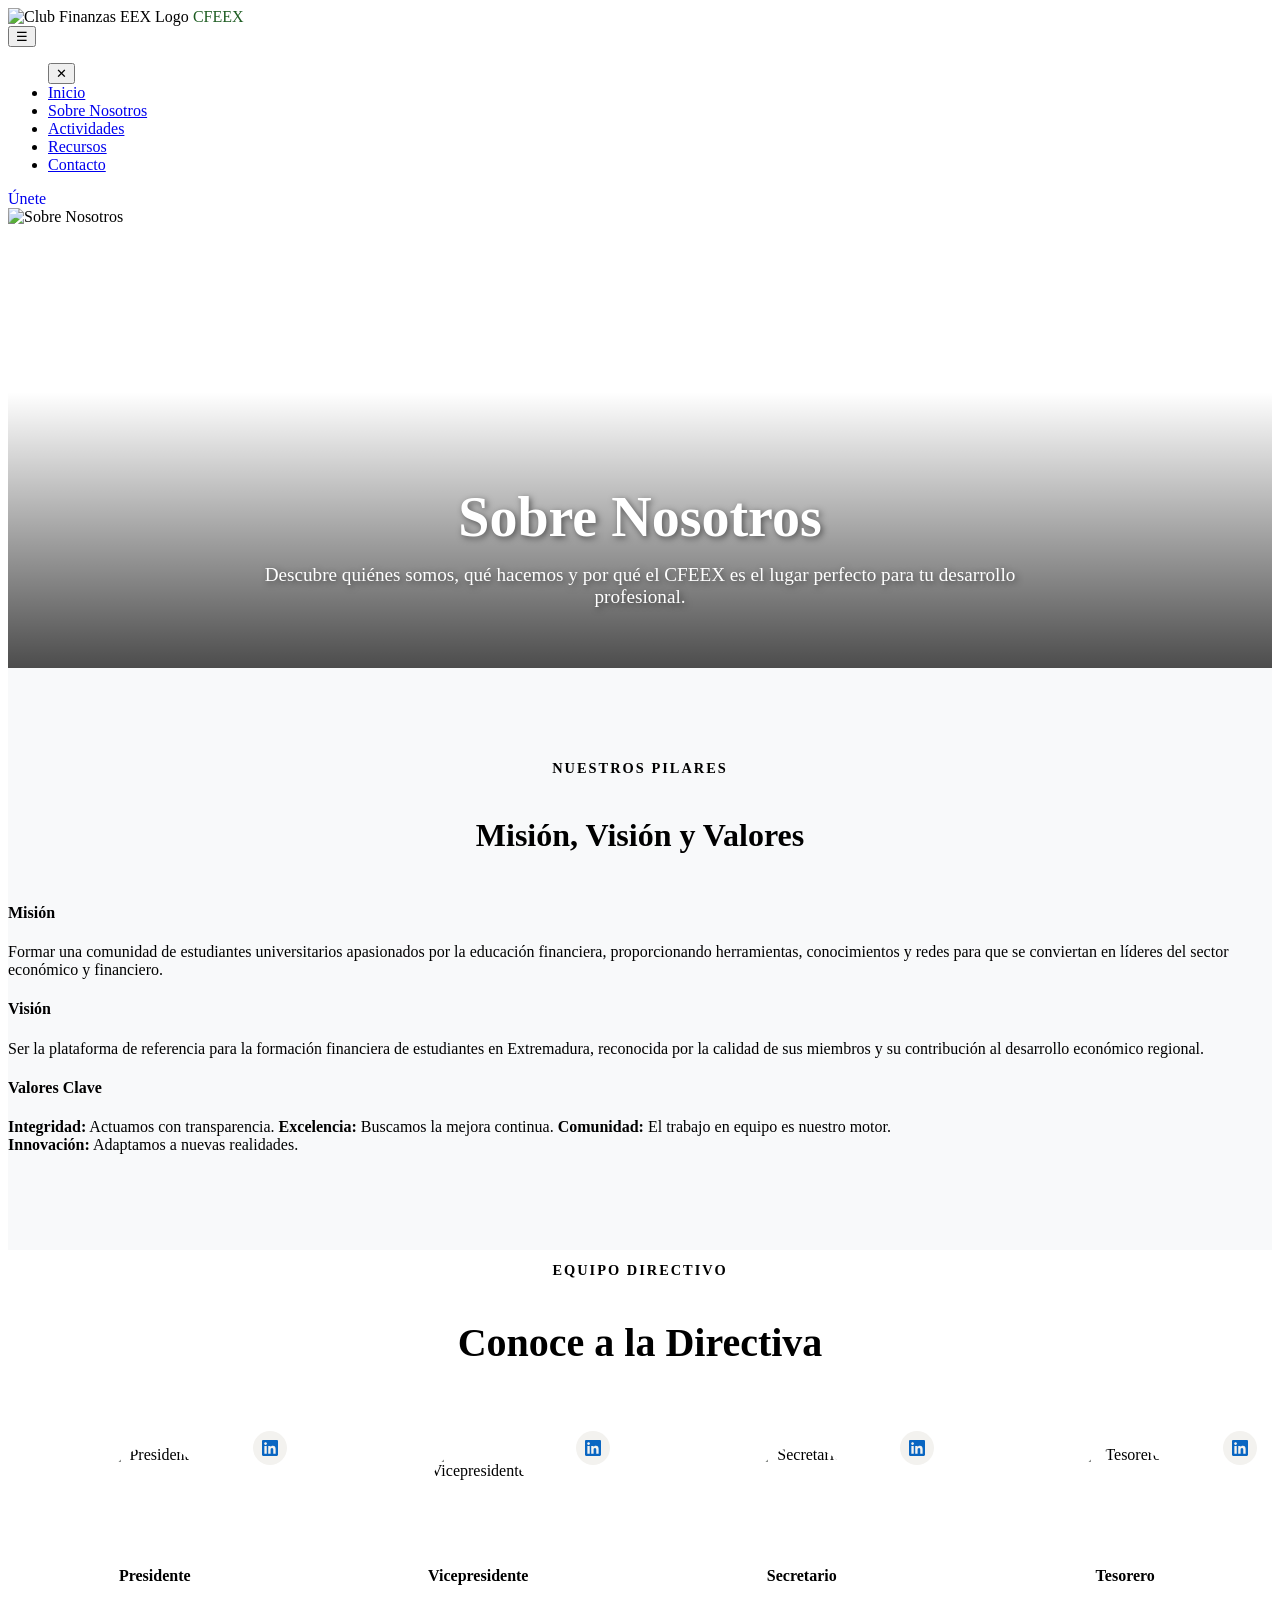
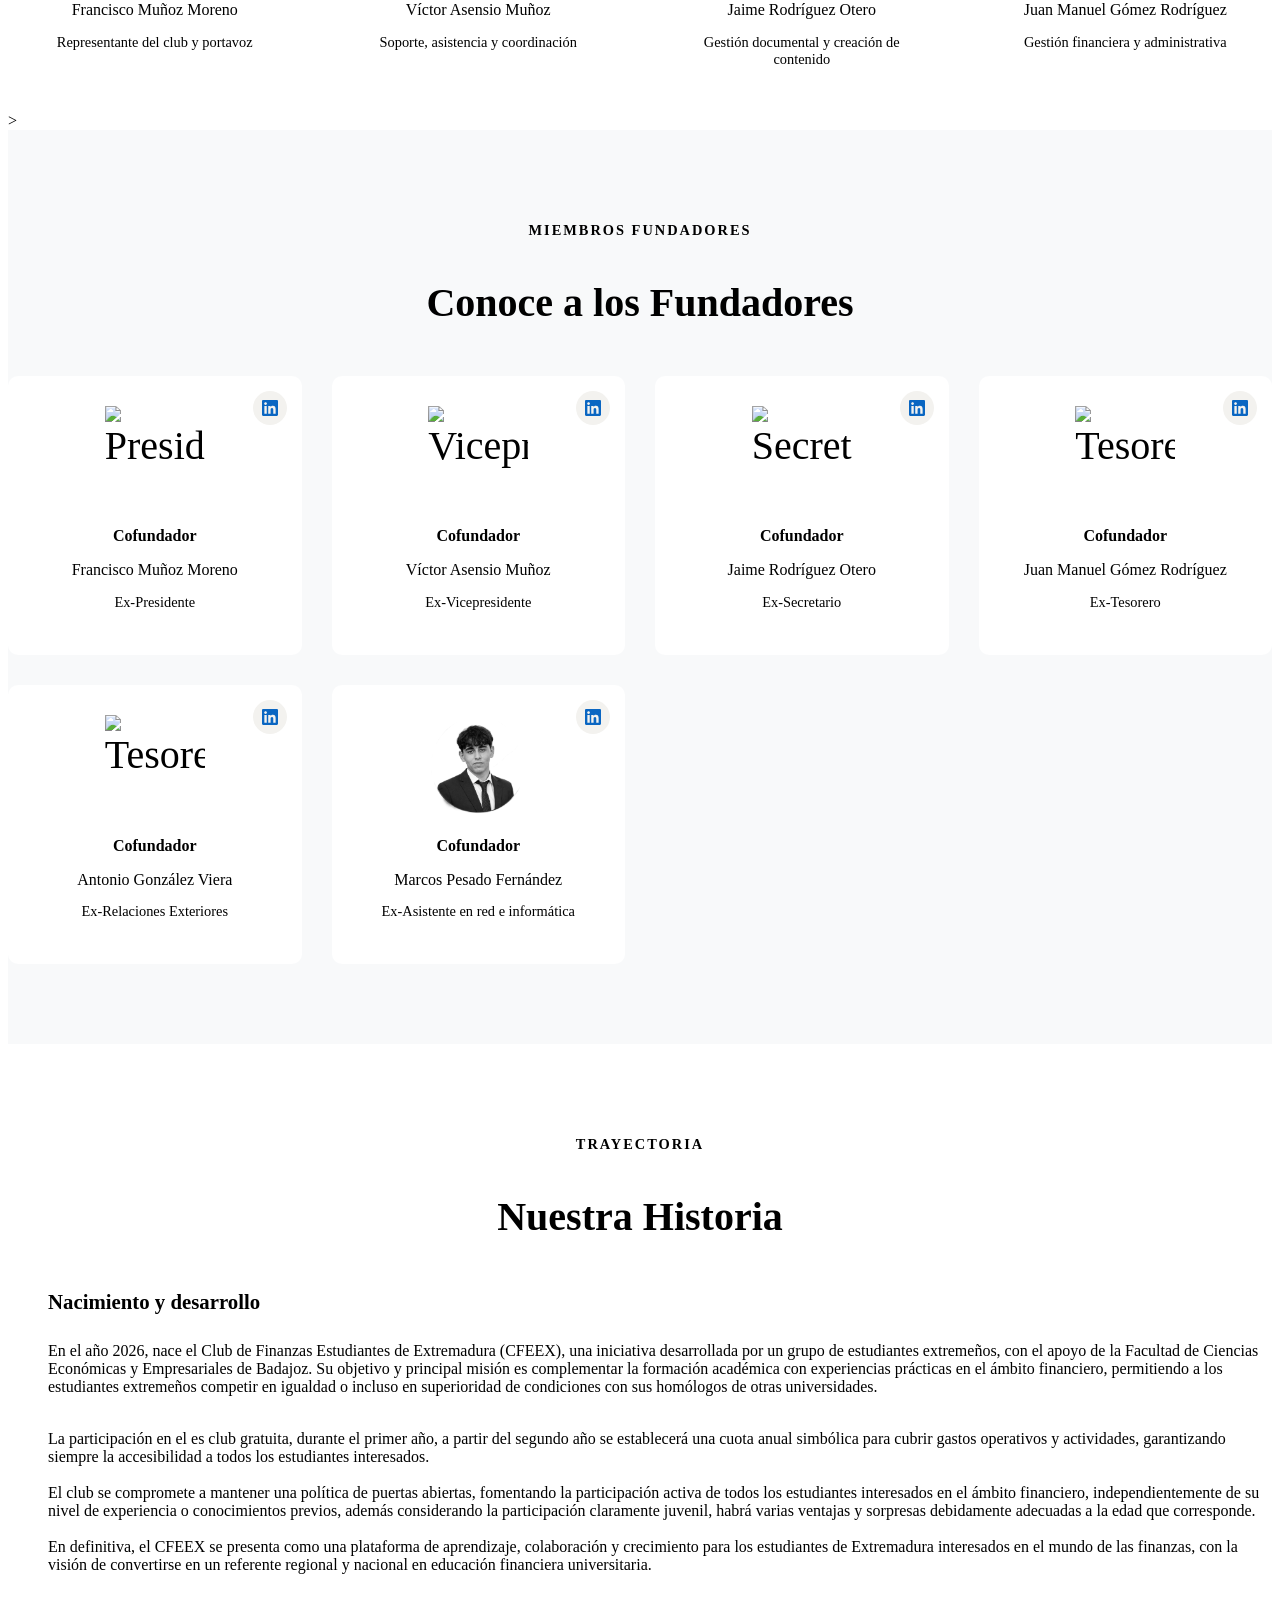
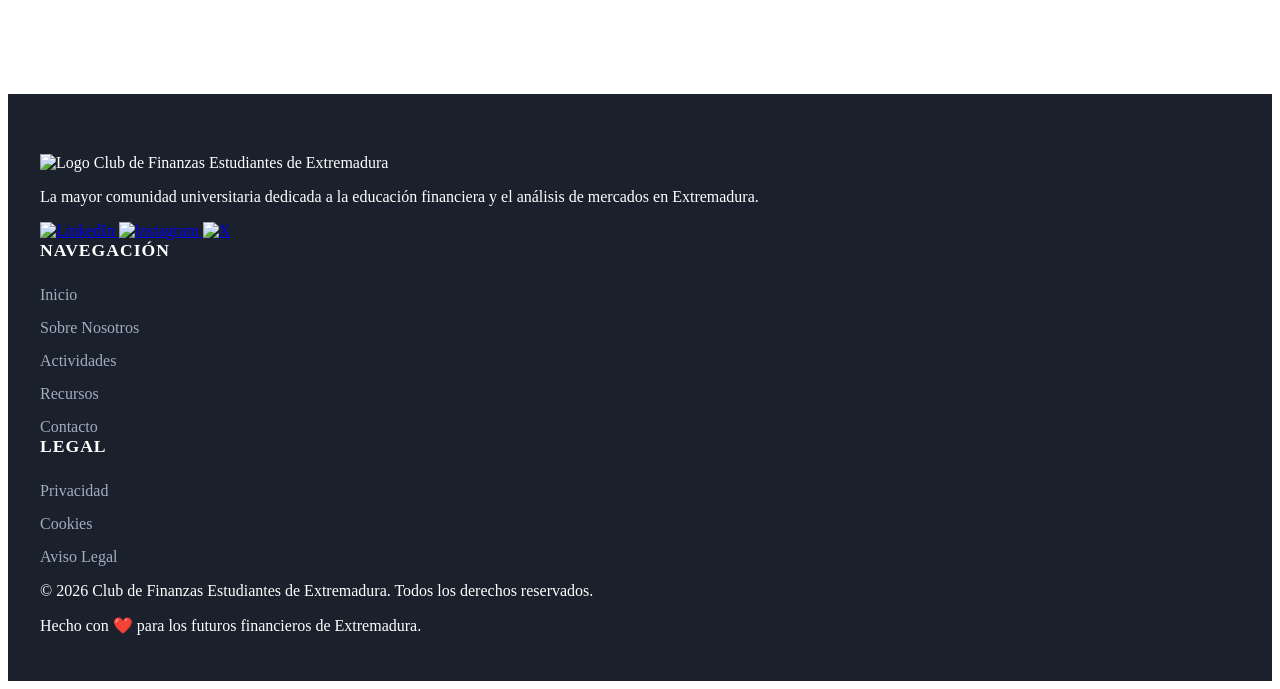
==== pages/about.html @ 82fefb91 "Changes to be committed:" ====
<!DOCTYPE html>
<html lang="es">
<head>
    <meta charset="UTF-8">
    <meta name="viewport" content="width=device-width, initial-scale=1.0">
    <title>Sobre Nosotros - Club de Finanzas Estudiantes de Extremadura</title>
    <link rel="icon" type="image/png" href="../assets/favicon.png">
    <link rel="shortcut icon" href="../assets/favicon.png" type="image/png">
    <meta name="theme-color" content="#1abc9c">
    <link rel="stylesheet" href="../css/styles.css">
    <link rel="stylesheet" href="../css/responsive.css">
</head>
<body>
    <!-- Navbar -->
    <nav class="navbar">
        <div class="container">
            <div class="navbar-brand">
                <div class="logo">
                    <img src="../assets/favicon.png" alt="Club Finanzas EEX Logo" class="logo-icon">
                    <span class="logo-text" style="font-weight: arial; color: #1d5c21;">CFEEX</span>
                </div>
            </div>
            <button class="mobile-menu-btn" aria-label="Abrir menú" aria-expanded="false">☰</button>
            <ul id="menu-links" class="nav-links">
                <li><a href="../index.html">Inicio</a></li>
                <li><a href="#" class="active">Sobre Nosotros</a></li>
                <li><a href="activities.html">Actividades</a></li>
                <li><a href="resources.html">Recursos</a></li>
                <li><a href="contact.html">Contacto</a></li>
            </ul>
           <a href="form.html" class="cta-button" style="text-decoration: none; display: inline-flex; align-items: center; justify-content: center;">Únete</a>
        </div>
    </nav>

    <!-- Hero Page -->
     <style>
        @keyframes fadeAndSlideUp {
            from {
                opacity: 0;
                transform: translateY(40px);
            }
            to {
                opacity: 1;
                transform: translateY(0);
            }
        }
     </style>

    <section class="hero" style="position: relative; height: 400px; display: flex; align-items: flex-end; padding-bottom: 60px; overflow: hidden;">
        <img src="../assets/hero-about.png" alt="Sobre Nosotros" style="position: absolute; top: 0; left: 0; width: 100%; height: 100%; object-fit: cover; z-index: 0;">
        
        <div style="position: absolute; bottom: 0; left: 0; width: 100%; height: 60%; background: linear-gradient(to top, rgba(0,0,0,0.7), transparent); z-index: 1;"></div>
        
        <div class="container" style="position: relative; z-index: 3; width: 100%; display: flex; justify-content: center;">
            <div class="hero-content" style="color: white; animation: fadeAndSlideUp 1.2s ease-out forwards; text-shadow: 2px 2px 6px rgba(0,0,0,0.5); text-align: center; max-width: 800px;">
                <h1 style="font-size: 3.5rem; margin-bottom: 15px; color: white;">Sobre Nosotros</h1>
                <p style="font-size: 1.2rem; margin: 0 auto; color: white;">Descubre quiénes somos, qué hacemos y por qué el CFEEX es el lugar perfecto para tu desarrollo profesional.</p>
            </div>
        </div>
    </section>

    <!-- Mission, Vision, Values -->
    <section class="pillars" style="padding: 80px 0; background: #f8f9fa;">
        <div class="container">
            <h2 style="text-align: center; font-size: 0.9rem; color: var(--primary-color); letter-spacing: 2px; margin-bottom: 40px;">NUESTROS PILARES</h2>
            <h3 style="text-align: center; font-size: 2rem; margin-bottom: 50px; color: var(--text-dark);">Misión, Visión y Valores</h3>
            
            <div class="pillars-grid">
                <div class="pillar-card">
                    <div class="pillar-icon"></div>
                    <h4 style="color: var(--primary-color);">Misión</h4>
                    <p>Formar una comunidad de estudiantes universitarios apasionados por la educación financiera, proporcionando herramientas, conocimientos y redes para que se conviertan en líderes del sector económico y financiero.</p>
                </div>
                <div class="pillar-card">
                    <div class="pillar-icon"></div>
                    <h4 style="color: var(--primary-color);">Visión</h4>
                    <p>Ser la plataforma de referencia para la formación financiera de estudiantes en Extremadura, reconocida por la calidad de sus miembros y su contribución al desarrollo económico regional.</p>
                </div>
                <div class="pillar-card">
                    <div class="pillar-icon"></div>
                    <h4 style="color: var(--primary-color);">Valores Clave</h4>
                    <p><strong>Integridad:</strong> Actuamos con transparencia. <strong>Excelencia:</strong> Buscamos la mejora continua. <strong>Comunidad:</strong> El trabajo en equipo es nuestro motor. <br><strong>Innovación:</strong> Adaptamos a nuevas realidades.</br></p>
                </div>
            </div>
        </div>
    </section>

    <!-- Team Section -->
    <section style0="padding: 80px 0; background: white;">
        <div class="container">
            <h2 style="text-align: center; font-size: 0.9rem; color: var(--primary-color); letter-spacing: 2px; margin-bottom: 10px;">EQUIPO DIRECTIVO</h2>
        <h3 style="text-align: center; font-size: 2.5rem; margin-bottom: 50px; color: var(--text-dark);">Conoce a la Directiva</h3>
            
        <div style="display: grid; grid-template-columns: repeat(auto-fit, minmax(250px, 1fr)); gap: 30px;">
                
    <div style="background: white; padding: 30px; border-radius: 10px; text-align: center; box-shadow: var(--shadow); position: relative;">
        
        <a href="https://www.linkedin.com/in/francisco-mu%C3%B1oz-moreno-5014b7357/" target="_blank" style="position: absolute; top: 15px; right: 15px; width: 34px; height: 34px; background-color: #f3f2ef; border-radius: 50%; display: flex; align-items: center; justify-content: center; transition: all 0.3s ease; z-index: 10; text-decoration: none;" onmouseover="this.style.backgroundColor='#0a66c2'; this.querySelector('svg').style.fill='white'; this.style.transform='scale(1.1)';" onmouseout="this.style.backgroundColor='#f3f2ef'; this.querySelector('svg').style.fill='#0a66c2'; this.style.transform='scale(1)';" title="Perfil de LinkedIn">
            <svg viewBox="0 0 24 24" fill="#0a66c2" style="width: 16px; height: 16px; transition: fill 0.3s ease;" xmlns="http://www.w3.org/2000/svg"><path d="M20.447 20.452h-3.554v-5.569c0-1.328-.027-3.037-1.852-3.037-1.853 0-2.136 1.445-2.136 2.939v5.667H9.351V9h3.414v1.561h.046c.477-.9 1.637-1.85 3.37-1.85 3.601 0 4.267 2.37 4.267 5.455v6.286zM5.337 7.433c-1.144 0-2.063-.926-2.063-2.065 0-1.138.92-2.063 2.063-2.063 1.14 0 2.064.925 2.064 2.063 0 1.139-.925 2.065-2.064 2.065zm1.782 13.019H3.555V9h3.564v11.452zM22.225 0H1.771C.792 0 0 .774 0 1.729v20.542C0 23.227.792 24 1.771 24h20.451C23.2 24 24 23.227 24 22.271V1.729C24 .774 23.2 0 22.222 0h.003z"/></svg>
        </a>

        <div style="width: 100px; height: 100px; margin: 0 auto 20px; background: transparent; border-radius: 50%; display: flex; align-items: center; justify-content: center; overflow: hidden;">
            <img src="../assets/presidente.png" alt="Presidente" style="width: 100%; height: 100%; object-fit: contain;">
        </div>
        <h4 style="margin-bottom: 5px; color: var(--text-dark);">Presidente</h4>
        <p style="color: var(--text-light); margin-bottom: 10px; font-weight: 500;">Francisco Muñoz Moreno</p>
        <p style="color: var(--text-light); font-size: 0.9rem;">Representante del club y portavoz</p>
    </div>

    <div style="background: white; padding: 30px; border-radius: 10px; text-align: center; box-shadow: var(--shadow); position: relative;">
        
        <a href="https://www.linkedin.com/in/víctor-asensio-muñoz-20b7a42a4" target="_blank" style="position: absolute; top: 15px; right: 15px; width: 34px; height: 34px; background-color: #f3f2ef; border-radius: 50%; display: flex; align-items: center; justify-content: center; transition: all 0.3s ease; z-index: 10; text-decoration: none;" onmouseover="this.style.backgroundColor='#0a66c2'; this.querySelector('svg').style.fill='white'; this.style.transform='scale(1.1)';" onmouseout="this.style.backgroundColor='#f3f2ef'; this.querySelector('svg').style.fill='#0a66c2'; this.style.transform='scale(1)';" title="Perfil de LinkedIn">
            <svg viewBox="0 0 24 24" fill="#0a66c2" style="width: 16px; height: 16px; transition: fill 0.3s ease;" xmlns="http://www.w3.org/2000/svg"><path d="M20.447 20.452h-3.554v-5.569c0-1.328-.027-3.037-1.852-3.037-1.853 0-2.136 1.445-2.136 2.939v5.667H9.351V9h3.414v1.561h.046c.477-.9 1.637-1.85 3.37-1.85 3.601 0 4.267 2.37 4.267 5.455v6.286zM5.337 7.433c-1.144 0-2.063-.926-2.063-2.065 0-1.138.92-2.063 2.063-2.063 1.14 0 2.064.925 2.064 2.063 0 1.139-.925 2.065-2.064 2.065zm1.782 13.019H3.555V9h3.564v11.452zM22.225 0H1.771C.792 0 0 .774 0 1.729v20.542C0 23.227.792 24 1.771 24h20.451C23.2 24 24 23.227 24 22.271V1.729C24 .774 23.2 0 22.222 0h.003z"/></svg>
        </a>

        <div style="width: 100px; height: 100px; margin: 0 auto 20px; background: transparent; border-radius: 50%; display: flex; align-items: center; justify-content: center; overflow: hidden;">
            <img src="../assets/vicepresidente.png" alt="Vicepresidente" style="width: 100%; height: 100%; object-fit: contain;">
        </div>
        <h4 style="margin-bottom: 5px; color: var(--text-dark);">Vicepresidente</h4>
        <p style="color: var(--text-light); margin-bottom: 10px; font-weight: 500;">Víctor Asensio Muñoz</p>
        <p style="color: var(--text-light); font-size: 0.9rem;">Soporte, asistencia y coordinación</p>
    </div>

    <div style="background: white; padding: 30px; border-radius: 10px; text-align: center; box-shadow: var(--shadow); position: relative;">
        
        <a href="https://www.linkedin.com/in/jaime-rodr%C3%ADguez-otero-3971ab417/?lipi=urn%3Ali%3Apage%3Ad_flagship3_profile_view_base_contact_details%3BvaVI%2FjFOQIWq%2BU04OUtEYA%3D%3D" target="_blank" style="position: absolute; top: 15px; right: 15px; width: 34px; height: 34px; background-color: #f3f2ef; border-radius: 50%; display: flex; align-items: center; justify-content: center; transition: all 0.3s ease; z-index: 10; text-decoration: none;" onmouseover="this.style.backgroundColor='#0a66c2'; this.querySelector('svg').style.fill='white'; this.style.transform='scale(1.1)';" onmouseout="this.style.backgroundColor='#f3f2ef'; this.querySelector('svg').style.fill='#0a66c2'; this.style.transform='scale(1)';" title="Perfil de LinkedIn">
            <svg viewBox="0 0 24 24" fill="#0a66c2" style="width: 16px; height: 16px; transition: fill 0.3s ease;" xmlns="http://www.w3.org/2000/svg"><path d="M20.447 20.452h-3.554v-5.569c0-1.328-.027-3.037-1.852-3.037-1.853 0-2.136 1.445-2.136 2.939v5.667H9.351V9h3.414v1.561h.046c.477-.9 1.637-1.85 3.37-1.85 3.601 0 4.267 2.37 4.267 5.455v6.286zM5.337 7.433c-1.144 0-2.063-.926-2.063-2.065 0-1.138.92-2.063 2.063-2.063 1.14 0 2.064.925 2.064 2.063 0 1.139-.925 2.065-2.064 2.065zm1.782 13.019H3.555V9h3.564v11.452zM22.225 0H1.771C.792 0 0 .774 0 1.729v20.542C0 23.227.792 24 1.771 24h20.451C23.2 24 24 23.227 24 22.271V1.729C24 .774 23.2 0 22.222 0h.003z"/></svg>
        </a>

        <div style="width: 100px; height: 100px; margin: 0 auto 20px; background: transparent; border-radius: 50%; display: flex; align-items: center; justify-content: center; overflow: hidden;">
            <img src="../assets/secretario.png" alt="Secretario" style="width: 100%; height: 100%; object-fit: contain;">
        </div>
        <h4 style="margin-bottom: 5px; color: var(--text-dark);">Secretario</h4>
        <p style="color: var(--text-light); margin-bottom: 10px; font-weight: 500;">Jaime Rodríguez Otero</p>
        <p style="color: var(--text-light); font-size: 0.9rem;">Gestión documental y creación de contenido</p>
    </div>

    <div style="background: white; padding: 30px; border-radius: 10px; text-align: center; box-shadow: var(--shadow); position: relative;">
        
        <a href="https://www.linkedin.com/in/juan-manuel-g%C3%B3mez-rodr%C3%ADguez-ab7503338/?lipi=urn%3Ali%3Apage%3Ad_flagship3_profile_view_base_contact_details%3B6PDVlHZsTSO%2BuvKkSu1kJg%3D%3D" target="_blank" style="position: absolute; top: 15px; right: 15px; width: 34px; height: 34px; background-color: #f3f2ef; border-radius: 50%; display: flex; align-items: center; justify-content: center; transition: all 0.3s ease; z-index: 10; text-decoration: none;" onmouseover="this.style.backgroundColor='#0a66c2'; this.querySelector('svg').style.fill='white'; this.style.transform='scale(1.1)';" onmouseout="this.style.backgroundColor='#f3f2ef'; this.querySelector('svg').style.fill='#0a66c2'; this.style.transform='scale(1)';" title="Perfil de LinkedIn">
            <svg viewBox="0 0 24 24" fill="#0a66c2" style="width: 16px; height: 16px; transition: fill 0.3s ease;" xmlns="http://www.w3.org/2000/svg"><path d="M20.447 20.452h-3.554v-5.569c0-1.328-.027-3.037-1.852-3.037-1.853 0-2.136 1.445-2.136 2.939v5.667H9.351V9h3.414v1.561h.046c.477-.9 1.637-1.85 3.37-1.85 3.601 0 4.267 2.37 4.267 5.455v6.286zM5.337 7.433c-1.144 0-2.063-.926-2.063-2.065 0-1.138.92-2.063 2.063-2.063 1.14 0 2.064.925 2.064 2.063 0 1.139-.925 2.065-2.064 2.065zm1.782 13.019H3.555V9h3.564v11.452zM22.225 0H1.771C.792 0 0 .774 0 1.729v20.542C0 23.227.792 24 1.771 24h20.451C23.2 24 24 23.227 24 22.271V1.729C24 .774 23.2 0 22.222 0h.003z"/></svg>
        </a>

        <div style="width: 100px; height: 100px; margin: 0 auto 20px; background: transparent; border-radius: 50%; display: flex; align-items: center; justify-content: center; overflow: hidden;">
            <img src="../assets/tesorero.png" alt="Tesorero" style="width: 100%; height: 100%; object-fit: contain;">
        </div>
        <h4 style="margin-bottom: 5px; color: var(--text-dark);">Tesorero</h4>
        <p style="color: var(--text-light); margin-bottom: 10px; font-weight: 500;">Juan Manuel Gómez Rodríguez</p>
        <p style="color: var(--text-light); font-size: 0.9rem;">Gestión financiera y administrativa</p>
    </div>
   </div>
        </div>
</section>

    <!--Fundators-->>
    
    <section class="team-section" style="padding: 80px 0; background: #f8f9fa;">
    <div class="container">
        <h2 style="text-align: center; font-size: 0.9rem; color: var(--primary-color); letter-spacing: 2px; margin-bottom: 10px;">MIEMBROS FUNDADORES</h2>
        <h3 style="text-align: center; font-size: 2.5rem; margin-bottom: 50px; color: var(--text-dark);">Conoce a los Fundadores</h3>
        
        <div style="display: grid; grid-template-columns: repeat(auto-fit, minmax(250px, 1fr)); gap: 30px;">
            
            <div style="background: white; padding: 30px; border-radius: 10px; text-align: center; box-shadow: var(--shadow); position: relative;">
                <a href="https://www.linkedin.com/in/francisco-mu%C3%B1oz-moreno-5014b7357/" target="_blank" style="position: absolute; top: 15px; right: 15px; width: 34px; height: 34px; background-color: #f3f2ef; border-radius: 50%; display: flex; align-items: center; justify-content: center; transition: all 0.3s ease; z-index: 10; text-decoration: none;" onmouseover="this.style.backgroundColor='#0a66c2'; this.querySelector('svg').style.fill='white'; this.style.transform='scale(1.1)';" onmouseout="this.style.backgroundColor='#f3f2ef'; this.querySelector('svg').style.fill='#0a66c2'; this.style.transform='scale(1)';" title="Perfil de LinkedIn">
                    <svg viewBox="0 0 24 24" fill="#0a66c2" style="width: 16px; height: 16px; transition: fill 0.3s ease;" xmlns="http://www.w3.org/2000/svg"><path d="M20.447 20.452h-3.554v-5.569c0-1.328-.027-3.037-1.852-3.037-1.853 0-2.136 1.445-2.136 2.939v5.667H9.351V9h3.414v1.561h.046c.477-.9 1.637-1.85 3.37-1.85 3.601 0 4.267 2.37 4.267 5.455v6.286zM5.337 7.433c-1.144 0-2.063-.926-2.063-2.065 0-1.138.92-2.063 2.063-2.063 1.14 0 2.064.925 2.064 2.063 0 1.139-.925 2.065-2.064 2.065zm1.782 13.019H3.555V9h3.564v11.452zM22.225 0H1.771C.792 0 0 .774 0 1.729v20.542C0 23.227.792 24 1.771 24h20.451C23.2 24 24 23.227 24 22.271V1.729C24 .774 23.2 0 22.222 0h.003z"/></svg>
                </a>
                <div style="width: 100px; height: 100px; margin: 0 auto 20px; background: transparent; border-radius: 50%; display: flex; align-items: center; justify-content: center; font-size: 40px;"><img src="../assets/presidente.png" alt="Presidente" style="width: 100%; height: 100%; object-fit: contain;"></div>
                <h4 style="margin-bottom: 5px;">Cofundador</h4>
                <p style="color: var(--text-light); margin-bottom: 10px;">Francisco Muñoz Moreno</p>
                <p style="color: var(--text-light); font-size: 0.9rem;">Ex-Presidente</p>
            </div>

            <div style="background: white; padding: 30px; border-radius: 10px; text-align: center; box-shadow: var(--shadow); position: relative;">
                <a href="https://www.linkedin.com/in/víctor-asensio-muñoz-20b7a42a4" target="_blank" style="position: absolute; top: 15px; right: 15px; width: 34px; height: 34px; background-color: #f3f2ef; border-radius: 50%; display: flex; align-items: center; justify-content: center; transition: all 0.3s ease; z-index: 10; text-decoration: none;" onmouseover="this.style.backgroundColor='#0a66c2'; this.querySelector('svg').style.fill='white'; this.style.transform='scale(1.1)';" onmouseout="this.style.backgroundColor='#f3f2ef'; this.querySelector('svg').style.fill='#0a66c2'; this.style.transform='scale(1)';" title="Perfil de LinkedIn">
                    <svg viewBox="0 0 24 24" fill="#0a66c2" style="width: 16px; height: 16px; transition: fill 0.3s ease;" xmlns="http://www.w3.org/2000/svg"><path d="M20.447 20.452h-3.554v-5.569c0-1.328-.027-3.037-1.852-3.037-1.853 0-2.136 1.445-2.136 2.939v5.667H9.351V9h3.414v1.561h.046c.477-.9 1.637-1.85 3.37-1.85 3.601 0 4.267 2.37 4.267 5.455v6.286zM5.337 7.433c-1.144 0-2.063-.926-2.063-2.065 0-1.138.92-2.063 2.063-2.063 1.14 0 2.064.925 2.064 2.063 0 1.139-.925 2.065-2.064 2.065zm1.782 13.019H3.555V9h3.564v11.452zM22.225 0H1.771C.792 0 0 .774 0 1.729v20.542C0 23.227.792 24 1.771 24h20.451C23.2 24 24 23.227 24 22.271V1.729C24 .774 23.2 0 22.222 0h.003z"/></svg>
                </a>
                <div style="width: 100px; height: 100px; margin: 0 auto 20px; background: transparent; border-radius: 50%; display: flex; align-items: center; justify-content: center; font-size: 40px;"><img src="../assets/vicepresidente.png" alt="Vicepresidente" style="width: 100%; height: 100%; object-fit: contain;"></div>
                <h4 style="margin-bottom: 5px;">Cofundador</h4>
                <p style="color: var(--text-light); margin-bottom: 10px;">Víctor Asensio Muñoz</p>
                <p style="color: var(--text-light); font-size: 0.9rem;">Ex-Vicepresidente</p>
            </div>

            <div style="background: white; padding: 30px; border-radius: 10px; text-align: center; box-shadow: var(--shadow); position: relative;">
                <a href="https://www.linkedin.com/in/jaime-rodr%C3%ADguez-otero-3971ab417/?lipi=urn%3Ali%3Apage%3Ad_flagship3_profile_view_base_contact_details%3BvaVI%2FjFOQIWq%2BU04OUtEYA%3D%3D" target="_blank" style="position: absolute; top: 15px; right: 15px; width: 34px; height: 34px; background-color: #f3f2ef; border-radius: 50%; display: flex; align-items: center; justify-content: center; transition: all 0.3s ease; z-index: 10; text-decoration: none;" onmouseover="this.style.backgroundColor='#0a66c2'; this.querySelector('svg').style.fill='white'; this.style.transform='scale(1.1)';" onmouseout="this.style.backgroundColor='#f3f2ef'; this.querySelector('svg').style.fill='#0a66c2'; this.style.transform='scale(1)';" title="Perfil de LinkedIn">
                    <svg viewBox="0 0 24 24" fill="#0a66c2" style="width: 16px; height: 16px; transition: fill 0.3s ease;" xmlns="http://www.w3.org/2000/svg"><path d="M20.447 20.452h-3.554v-5.569c0-1.328-.027-3.037-1.852-3.037-1.853 0-2.136 1.445-2.136 2.939v5.667H9.351V9h3.414v1.561h.046c.477-.9 1.637-1.85 3.37-1.85 3.601 0 4.267 2.37 4.267 5.455v6.286zM5.337 7.433c-1.144 0-2.063-.926-2.063-2.065 0-1.138.92-2.063 2.063-2.063 1.14 0 2.064.925 2.064 2.063 0 1.139-.925 2.065-2.064 2.065zm1.782 13.019H3.555V9h3.564v11.452zM22.225 0H1.771C.792 0 0 .774 0 1.729v20.542C0 23.227.792 24 1.771 24h20.451C23.2 24 24 23.227 24 22.271V1.729C24 .774 23.2 0 22.222 0h.003z"/></svg>
                </a>
                <div style="width: 100px; height: 100px; margin: 0 auto 20px; background: transparent; border-radius: 50%; display: flex; align-items: center; justify-content: center; font-size: 40px;"><img src="../assets/secretario.png" alt="Secretario" style="width: 100%; height: 100%; object-fit: contain;"></div>
                <h4 style="margin-bottom: 5px;">Cofundador</h4>
                <p style="color: var(--text-light); margin-bottom: 10px;">Jaime Rodríguez Otero</p>
                <p style="color: var(--text-light); font-size: 0.9rem;">Ex-Secretario</p>
            </div>

            <div style="background: white; padding: 30px; border-radius: 10px; text-align: center; box-shadow: var(--shadow); position: relative;">
                <a href="https://www.linkedin.com/in/juan-manuel-g%C3%B3mez-rodr%C3%ADguez-ab7503338/?lipi=urn%3Ali%3Apage%3Ad_flagship3_profile_view_base_contact_details%3BRvg5flfTSHu%2BuUBhJexojw%3D%3D" target="_blank" style="position: absolute; top: 15px; right: 15px; width: 34px; height: 34px; background-color: #f3f2ef; border-radius: 50%; display: flex; align-items: center; justify-content: center; transition: all 0.3s ease; z-index: 10; text-decoration: none;" onmouseover="this.style.backgroundColor='#0a66c2'; this.querySelector('svg').style.fill='white'; this.style.transform='scale(1.1)';" onmouseout="this.style.backgroundColor='#f3f2ef'; this.querySelector('svg').style.fill='#0a66c2'; this.style.transform='scale(1)';" title="Perfil de LinkedIn">
                    <svg viewBox="0 0 24 24" fill="#0a66c2" style="width: 16px; height: 16px; transition: fill 0.3s ease;" xmlns="http://www.w3.org/2000/svg"><path d="M20.447 20.452h-3.554v-5.569c0-1.328-.027-3.037-1.852-3.037-1.853 0-2.136 1.445-2.136 2.939v5.667H9.351V9h3.414v1.561h.046c.477-.9 1.637-1.85 3.37-1.85 3.601 0 4.267 2.37 4.267 5.455v6.286zM5.337 7.433c-1.144 0-2.063-.926-2.063-2.065 0-1.138.92-2.063 2.063-2.063 1.14 0 2.064.925 2.064 2.063 0 1.139-.925 2.065-2.064 2.065zm1.782 13.019H3.555V9h3.564v11.452zM22.225 0H1.771C.792 0 0 .774 0 1.729v20.542C0 23.227.792 24 1.771 24h20.451C23.2 24 24 23.227 24 22.271V1.729C24 .774 23.2 0 22.222 0h.003z"/></svg>
                </a>
                <div style="width: 100px; height: 100px; margin: 0 auto 20px; background: transparent; border-radius: 50%; display: flex; align-items: center; justify-content: center; font-size: 40px;"><img src="../assets/tesorero.png" alt="Tesorero" style="width: 100%; height: 100%; object-fit: contain;"></div>
                <h4 style="margin-bottom: 5px;">Cofundador</h4>
                <p style="color: var(--text-light); margin-bottom: 10px;">Juan Manuel Gómez Rodríguez</p>
                <p style="color: var(--text-light); font-size: 0.9rem;">Ex-Tesorero</p>
            </div>

            <div style="background: white; padding: 30px; border-radius: 10px; text-align: center; box-shadow: var(--shadow); position: relative;">
                <a href="https://www.linkedin.com/in/antonio-jes%C3%BAs-gonz%C3%A1lez-viera-6bb860291/?lipi=urn%3Ali%3Apage%3Ad_flagship3_profile_view_base_contact_details%3BVybweNbjRCudor0oRfFGIA%3D%3D" target="_blank" style="position: absolute; top: 15px; right: 15px; width: 34px; height: 34px; background-color: #f3f2ef; border-radius: 50%; display: flex; align-items: center; justify-content: center; transition: all 0.3s ease; z-index: 10; text-decoration: none;" onmouseover="this.style.backgroundColor='#0a66c2'; this.querySelector('svg').style.fill='white'; this.style.transform='scale(1.1)';" onmouseout="this.style.backgroundColor='#f3f2ef'; this.querySelector('svg').style.fill='#0a66c2'; this.style.transform='scale(1)';" title="Perfil de LinkedIn">
                    <svg viewBox="0 0 24 24" fill="#0a66c2" style="width: 16px; height: 16px; transition: fill 0.3s ease;" xmlns="http://www.w3.org/2000/svg"><path d="M20.447 20.452h-3.554v-5.569c0-1.328-.027-3.037-1.852-3.037-1.853 0-2.136 1.445-2.136 2.939v5.667H9.351V9h3.414v1.561h.046c.477-.9 1.637-1.85 3.37-1.85 3.601 0 4.267 2.37 4.267 5.455v6.286zM5.337 7.433c-1.144 0-2.063-.926-2.063-2.065 0-1.138.92-2.063 2.063-2.063 1.14 0 2.064.925 2.064 2.063 0 1.139-.925 2.065-2.064 2.065zm1.782 13.019H3.555V9h3.564v11.452zM22.225 0H1.771C.792 0 0 .774 0 1.729v20.542C0 23.227.792 24 1.771 24h20.451C23.2 24 24 23.227 24 22.271V1.729C24 .774 23.2 0 22.222 0h.003z"/></svg>
                </a>
                <div style="width: 100px; height: 100px; margin: 0 auto 20px; background: transparent; border-radius: 50%; display: flex; align-items: center; justify-content: center; font-size: 40px;"><img src="../assets/tesorero.png" alt="Tesorero" style="width: 100%; height: 100%; object-fit: contain;"></div>
                <h4 style="margin-bottom: 5px;">Cofundador</h4>
                <p style="color: var(--text-light); margin-bottom: 10px;">Antonio González Viera</p>
                <p style="color: var(--text-light); font-size: 0.9rem;">Ex-Relaciones Exteriores</p>
            </div>

            <div style="background: white; padding: 30px; border-radius: 10px; text-align: center; box-shadow: var(--shadow); position: relative;">
                <a href="https://www.linkedin.com/in/marcos-pesado-fern%C3%A1ndez-5aa24321b/?lipi=urn%3Ali%3Apage%3Ad_flagship3_profile_view_base_contact_details%3Bmt%2B3AYUnQUGDsG5yZ39rKQ%3D%3D" target="_blank" style="position: absolute; top: 15px; right: 15px; width: 34px; height: 34px; background-color: #f3f2ef; border-radius: 50%; display: flex; align-items: center; justify-content: center; transition: all 0.3s ease; z-index: 10; text-decoration: none;" onmouseover="this.style.backgroundColor='#0a66c2'; this.querySelector('svg').style.fill='white'; this.style.transform='scale(1.1)';" onmouseout="this.style.backgroundColor='#f3f2ef'; this.querySelector('svg').style.fill='#0a66c2'; this.style.transform='scale(1)';" title="Perfil de LinkedIn">
                    <svg viewBox="0 0 24 24" fill="#0a66c2" style="width: 16px; height: 16px; transition: fill 0.3s ease;" xmlns="http://www.w3.org/2000/svg"><path d="M20.447 20.452h-3.554v-5.569c0-1.328-.027-3.037-1.852-3.037-1.853 0-2.136 1.445-2.136 2.939v5.667H9.351V9h3.414v1.561h.046c.477-.9 1.637-1.85 3.37-1.85 3.601 0 4.267 2.37 4.267 5.455v6.286zM5.337 7.433c-1.144 0-2.063-.926-2.063-2.065 0-1.138.92-2.063 2.063-2.063 1.14 0 2.064.925 2.064 2.063 0 1.139-.925 2.065-2.064 2.065zm1.782 13.019H3.555V9h3.564v11.452zM22.225 0H1.771C.792 0 0 .774 0 1.729v20.542C0 23.227.792 24 1.771 24h20.451C23.2 24 24 23.227 24 22.271V1.729C24 .774 23.2 0 22.222 0h.003z"/></svg>
                </a>
                <div style="width: 100px; height: 100px; margin: 0 auto 20px; background: transparent; border-radius: 50%; display: flex; align-items: center; justify-content: center; font-size: 40px;"><img src="../assets/info.png" alt="Tesorero" style="width: 100%; height: 100%; object-fit: contain;"></div>
                <h4 style="margin-bottom: 5px;">Cofundador</h4>
                <p style="color: var(--text-light); margin-bottom: 10px;">Marcos Pesado Fernández</p>
                <p style="color: var(--text-light); font-size: 0.9rem;">Ex-Asistente en red e informática</p>
            </div>
            
        </div>
</section>
    

    <!-- History Timeline -->
    <section style="padding: 80px 0; background: white;">
        <div class="container">
            <h2 style="text-align: center; font-size: 0.9rem; color: var(--primary-color); letter-spacing: 2px; margin-bottom: 10px;">TRAYECTORIA</h2>
            <h3 style="text-align: center; font-size: 2.5rem; margin-bottom: 50px; color: var(--text-dark);">Nuestra Historia</h3>
            
            <div style="position: relative;">
                <div style="border-left: 3px solid var(--primary-color); padding-left: 40px;">
                    <div style="margin-bottom: 40px;">
                        <h4 style="color: var(--primary-color); font-size: 1.3rem;">Nacimiento y desarrollo</h4>
                        <p style="margin-top: 10px;">En el año 2026, nace el Club de Finanzas Estudiantes de Extremadura (CFEEX), una iniciativa desarrollada por un grupo de estudiantes extremeños, con el apoyo de la Facultad de Ciencias Económicas y Empresariales de Badajoz. Su objetivo y principal misión es complementar la formación académica con experiencias prácticas en el ámbito financiero, permitiendo a los estudiantes extremeños competir en igualdad o incluso en superioridad de condiciones con sus homólogos de otras universidades.</p>
                        <br>La participación en el es club gratuita, durante el primer año, a partir del segundo año se establecerá una cuota anual simbólica para cubrir gastos operativos y actividades, garantizando siempre la accesibilidad a todos los estudiantes interesados.</br>
                        <br>El club se compromete a mantener una política de puertas abiertas, fomentando la participación activa de todos los estudiantes interesados en el ámbito financiero, independientemente de su nivel de experiencia o conocimientos previos, además considerando la participación claramente juvenil, habrá varias ventajas y sorpresas debidamente adecuadas a la edad que corresponde.</br>
                        <br>En definitiva, el CFEEX se presenta como una plataforma de aprendizaje, colaboración y crecimiento para los estudiantes de Extremadura interesados en el mundo de las finanzas, con la visión de convertirse en un referente regional y nacional en educación financiera universitaria.</br>
                    </div>
        </div>
    </section>

    <!-- Footer -->
    <footer class="footer" style="background-color: #1a202c; color: #ffffff; padding: 60px 0 30px;">
       <div class="container" style="max-width: 1200px; margin: 0 auto; padding: 0 20px;">
            <div class="footer-content">
                <div class="footer-section">
                    <div class="footer-logo">
                        <img src="../assets/favicon.png" alt="Logo" class="footer-logo-img">
                        <span>Club de Finanzas Estudiantes de Extremadura</span>
                    </div>
                    <p>La mayor comunidad universitaria dedicada a la educación financiera y el análisis de mercados en Extremadura.</p>
                    <div class="social-links">
                        <a href="https://www.linkedin.com/company/cfeex-finanzas/" class="social-icon" title="LinkedIn">
                            <img src="../assets/linkedin.png" alt="LinkedIn">
                        </a>
                        <a href="https://www.instagram.com/clubfineex/" class="social-icon" title="Instagram">
                            <img src="../assets/instagram.png" alt="Instagram">
                        </a>
                        <a href="https://x.com/Clubfineex" class="social-icon" title="X (Twitter)">
                            <img src="../assets/x.png" alt="X">
                        </a>
                    </div>
                </div>

                <div class="footer-section">
                    <h5 style="margin-top: 0; margin-bottom: 25px; font-size: 1.1rem; letter-spacing: 1px;">NAVEGACIÓN</h5>
                    <ul style="list-style: none; padding: 0; margin: 0; display: flex; flex-direction: column; gap: 15px;">
                        <li><a href="../index.html" style="color: #a0aec0; text-decoration: none;">Inicio</a></li>
                        <li><a href="about.html" style="color: #a0aec0; text-decoration: none;">Sobre Nosotros</a></li>
                        <li><a href="activities.html" style="color: #a0aec0; text-decoration: none;">Actividades</a></li>
                        <li><a href="resources.html" style="color: #a0aec0; text-decoration: none;">Recursos</a></li>
                        <li><a href="contact.html" style="color: #a0aec0; text-decoration: none;">Contacto</a></li>
                    </ul>
                </div>

                <div class="footer-section">
                    <h5 style="margin-top: 0; margin-bottom: 25px; font-size: 1.1rem; letter-spacing: 1px;">LEGAL</h5>
                    <ul style="list-style: none; padding: 0; margin: 0; display: flex; flex-direction: column; gap: 15px;">
                        <li><a href="../assets/Politica_Privacidad.pdf" style="color: #a0aec0; text-decoration: none;">Privacidad</a></li>
                        <li><a href="../assets/Politica_Cookies.pdf" style="color: #a0aec0; text-decoration: none;">Cookies</a></li>
                        <li><a href="../assets/Aviso_Legal.pdf" style="color: #a0aec0; text-decoration: none;">Aviso Legal</a></li>
                    </ul>
                </div>
            </div>

            <div class="footer-bottom">
                <p>&copy; 2026 Club de Finanzas Estudiantes de Extremadura. Todos los derechos reservados.</p>
                <p>Hecho con ❤️ para los futuros financieros de Extremadura.</p>
            </div>
        </div>
    </footer>

    <script src="../js/main.js"></script>
</body>
</html>
---- css/responsive.css ----
/* ============================================
   RESPONSIVE DESIGN
   ============================================ */

@media (max-width: 1024px) {
    .hero .container {
        grid-template-columns: 1fr;
    }

    .hero-content h1 {
        font-size: 2.8rem;
    }

    .admission .container {
        grid-template-columns: 1fr;
    }
    
}

@media (max-width: 768px) {
    /* Navigation */
    .nav-links {
        gap: 1rem;
        margin-left: 1rem;
    }

    .nav-links a {
        font-size: 0.9rem;
    }

    .cta-button {
        padding: 8px 15px;
        font-size: 0.9rem;
    }

    .hamburger {
        display: flex;
    }

    /* Hero Section */
    .hero {
        padding: 60px 0;
    }

    .hero-content h1 {
        font-size: 2.2rem;
    }

    .hero-content > p {
        font-size: 1rem;
    }

    .hero-buttons {
        flex-direction: column;
    }

    .btn {
        width: 100%;
    }

    /* Pillars */
    .pillars {
        padding: 60px 0;
    }

    .pillars h3 {
        font-size: 2rem;
    }

    .pillars-grid {
        grid-template-columns: repeat(auto-fit, minmax(200px, 1fr));
        gap: 20px;
    }

    .pillar-card {
        padding: 20px;
    }

    .pillar-icon {
        font-size: 2.5rem;
    }

    /* Stats */
    .stats {
        padding: 60px 0;
    }

    .stats h2 {
        font-size: 2rem;
    }

    .stat-card {
        padding: 30px 15px;
    }

    .stat-number {
        font-size: 2.5rem;
    }

    /* Events */
    .upcoming-events {
        padding: 60px 0;
    }

    .section-header h3 {
        font-size: 2rem;
    }

    .events-grid {
        grid-template-columns: 1fr;
    }

    /* Admission */
    .admission {
        padding: 60px 0;
    }

    .admission-text h3 {
        font-size: 1.8rem;
    }

    .admission-form {
        padding: 25px;
    }

    /* Resources */
    .resources {
        padding: 60px 0;
    }

    .resources-grid {
        grid-template-columns: 1fr;
    }

    .resource-icon {
        font-size: 2rem;
    }

    /* Footer */
    .footer-content {
        grid-template-columns: 1fr;
        gap: 30px;
    }
}

@media (max-width: 600px) {
    .container {
        padding: 0 15px;
    }

    /* Navbar */
    .navbar .container {
        padding: 1rem 15px;
    }

    .logo {
        gap: 8px;
    }

    .logo-icon {
        font-size: 1.5rem;
    }

    .logo-text {
        font-size: 1rem;
    }

    .nav-links {
        display: none;
    }

    .cta-button {
        display: none;
    }

    /* Hero */
    .hero {
        padding: 40px 0;
    }

    .hero-content h1 {
        font-size: 1.8rem;
        margin-bottom: 15px;
    }

    .hero-content > p {
        font-size: 0.95rem;
        margin-bottom: 20px;
    }

    .market-overview {
        padding: 20px;
    }

    .market-item {
        flex-direction: column;
        align-items: flex-start;
        gap: 8px;
        padding: 12px 0;
    }

    /* Pillars */
    .pillars {
        padding: 40px 0;
    }

    .pillars h3 {
        font-size: 1.6rem;
    }

    .pillars > .container > p {
        font-size: 1rem;
    }

    .pillars-grid {
        grid-template-columns: 1fr;
        gap: 15px;
    }

    .pillar-card {
        padding: 15px;
    }

    .pillar-icon {
        font-size: 2rem;
    }

    .pillar-card h4 {
        font-size: 1.1rem;
    }

    /* Stats */
    .stats {
        padding: 40px 0;
    }

    .stats h2 {
        font-size: 1.6rem;
    }

    .stats > .container > p {
        font-size: 0.95rem;
    }

    .stats-grid {
        gap: 20px;
    }

    .stat-number {
        font-size: 2rem;
    }

    .stat-label {
        font-size: 0.8rem;
    }

    /* Events */
    .upcoming-events {
        padding: 40px 0;
    }

    .section-header {
        margin-bottom: 30px;
    }

    .section-header h3 {
        font-size: 1.6rem;
    }

    .section-header > p {
        font-size: 0.95rem;
    }

    .event-card {
        padding: 20px;
    }

    .event-card h4 {
        font-size: 1.1rem;
    }

    /* Admission */
    .admission {
        padding: 40px 0;
    }

    .admission-text h3 {
        font-size: 1.6rem;
    }

    .admission-text > p {
        font-size: 0.95rem;
    }

    .benefit-item {
        gap: 15px;
    }

    .admission-form {
        padding: 20px;
    }

    .form-group input,
    .form-group select,
    .form-group textarea {
        padding: 10px;
        font-size: 0.95rem;
    }

    .btn-submit {
        padding: 12px;
    }

    /* Resources */
    .resources {
        padding: 40px 0;
    }

    .resource-card h4 {
        font-size: 1.1rem;
    }

    .resource-card p {
        font-size: 0.95rem;
    }

    /* Footer */
    .footer {
        padding: 40px 0 15px;
    }

    .footer-content {
        gap: 25px;
        margin-bottom: 30px;
    }

    .footer-section h5 {
        font-size: 0.9rem;
    }

    .footer-section p {
        font-size: 0.9rem;
    }

    .footer-section a {
        font-size: 0.9rem;
    }

    .footer-bottom p {
        font-size: 0.85rem;
    }
}

@media (max-width: 768px) {
    .navbar .container {
        position: relative;
        flex-wrap: wrap;
        gap: 0.75rem;
    }

    .mobile-menu-btn {
        display: inline-flex;
        align-items: center;
        justify-content: center;
        width: 44px;
        height: 44px;
        border-radius: 50%;
        background: var(--primary-color);
        color: var(--white);
        border: none;
        box-shadow: 0 8px 20px rgba(26, 188, 156, 0.25);
        margin-left: auto;
    }

    .nav-links {
        display: none;
        width: min(86vw, 320px);
        flex-direction: column;
        align-items: flex-start;
        background: rgba(255, 255, 255, 0.98);
        position: fixed;
        top: 0;
        right: 0;
        bottom: 0;
        padding: 1rem 1.1rem 1.5rem;
        border-radius: 0 0 0 20px;
        box-shadow: -12px 0 30px rgba(0, 0, 0, 0.18);
        z-index: 1400;
        transform: translateX(110%);
        transition: transform 0.25s ease;
        backdrop-filter: blur(10px);
    }

    .nav-links.active {
        display: flex;
        transform: translateX(0);
    }

    .nav-links li {
        width: 100%;
    }

    .nav-links a {
        display: block;
        padding: 0.9rem 0;
        border-bottom: 1px solid #edf2f7;
        font-size: 1rem;
    }

    .mobile-nav-overlay {
        position: fixed;
        inset: 0;
        background: rgba(15, 23, 42, 0.55);
        opacity: 0;
        pointer-events: none;
        transition: opacity 0.25s ease;
        z-index: 1300;
    }

    .mobile-nav-overlay.active {
        opacity: 1;
        pointer-events: auto;
    }

    body.menu-open {
        overflow: hidden;
    }

    .hero {
        padding: 44px 0 32px;
    }

    .hero .container {
        gap: 24px;
    }

    .hero-content h1 {
        font-size: clamp(1.8rem, 4.8vw, 2.5rem) !important;
        line-height: 1.2;
    }

    .hero-content > p {
        font-size: 1rem !important;
    }

    .hero-buttons {
        flex-direction: column;
        align-items: stretch;
    }

    .hero-buttons .btn {
        width: 100%;
        text-align: center;
    }

    .hero-image {
        min-width: 0;
    }

    .market-overview {
        grid-template-columns: 1fr;
        gap: 12px;
    }

    .form-page-layout {
        grid-template-columns: 1fr !important;
        gap: 24px !important;
    }

    .form-page-layout > div {
        padding: 0;
    }

    .form-page-layout form {
        width: 100%;
    }

    .tradingview-widget-wrapper-small {
        min-height: 220px;
    }

    .tradingview-widget-wrapper-small > div {
        min-height: 220px;
    }

    .pillars,
    .stats,
    .upcoming-events,
    .admission,
    .resources {
        padding: 48px 0;
    }

    .footer-content {
        grid-template-columns: 1fr;
        gap: 24px;
    }
}

@media (max-width: 480px) {
    .container {
        padding: 0 15px;
    }

    .navbar .container {
        padding: 0.8rem 15px;
    }

    .hero-content h1 {
        font-size: 1.7rem !important;
    }

    .hero-content > p {
        font-size: 0.95rem !important;
    }

    .btn {
        padding: 10px 20px;
    }

    .social-links {
        gap: 12px;
    }

    .social-icon {
        width: 50px;
        height: 50px;
    }

    .form-page-layout form {
        gap: 12px;
    }

    .form-page-layout .btn-submit {
        width: 100%;
    }
}
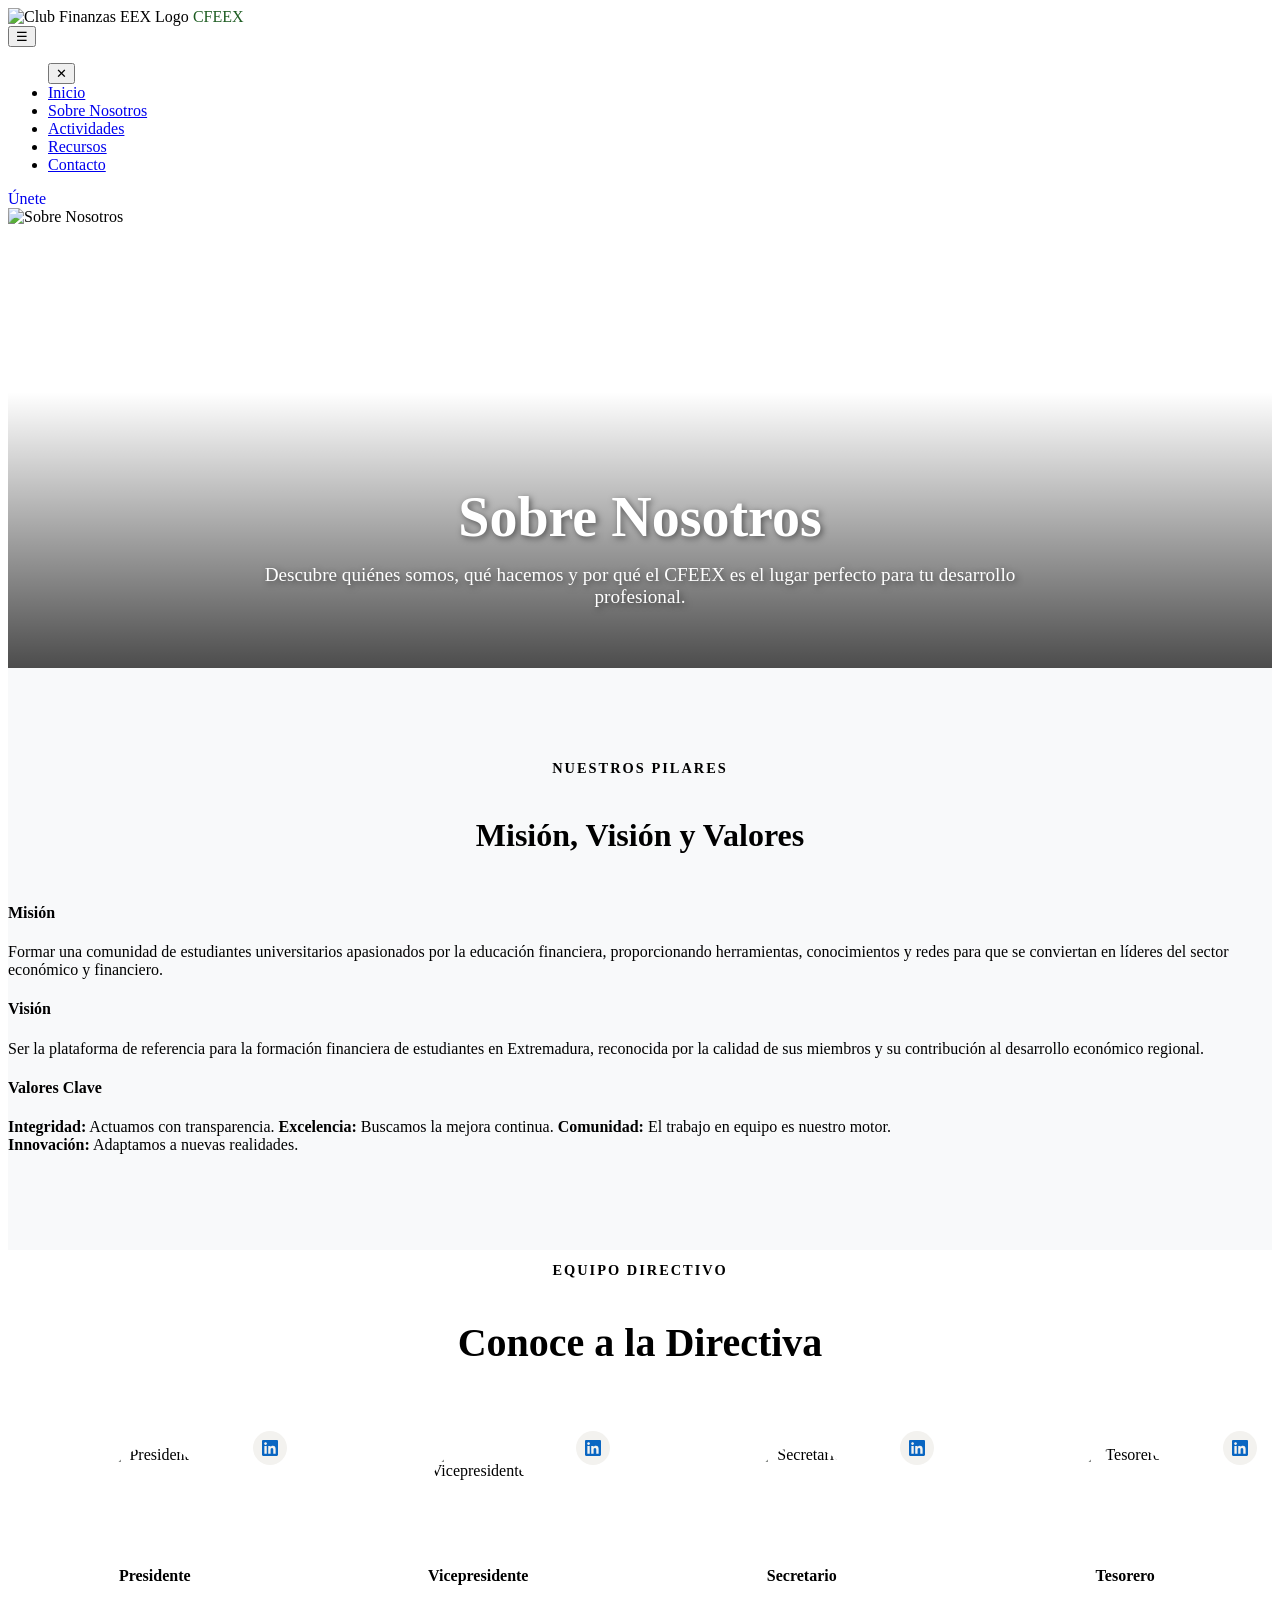
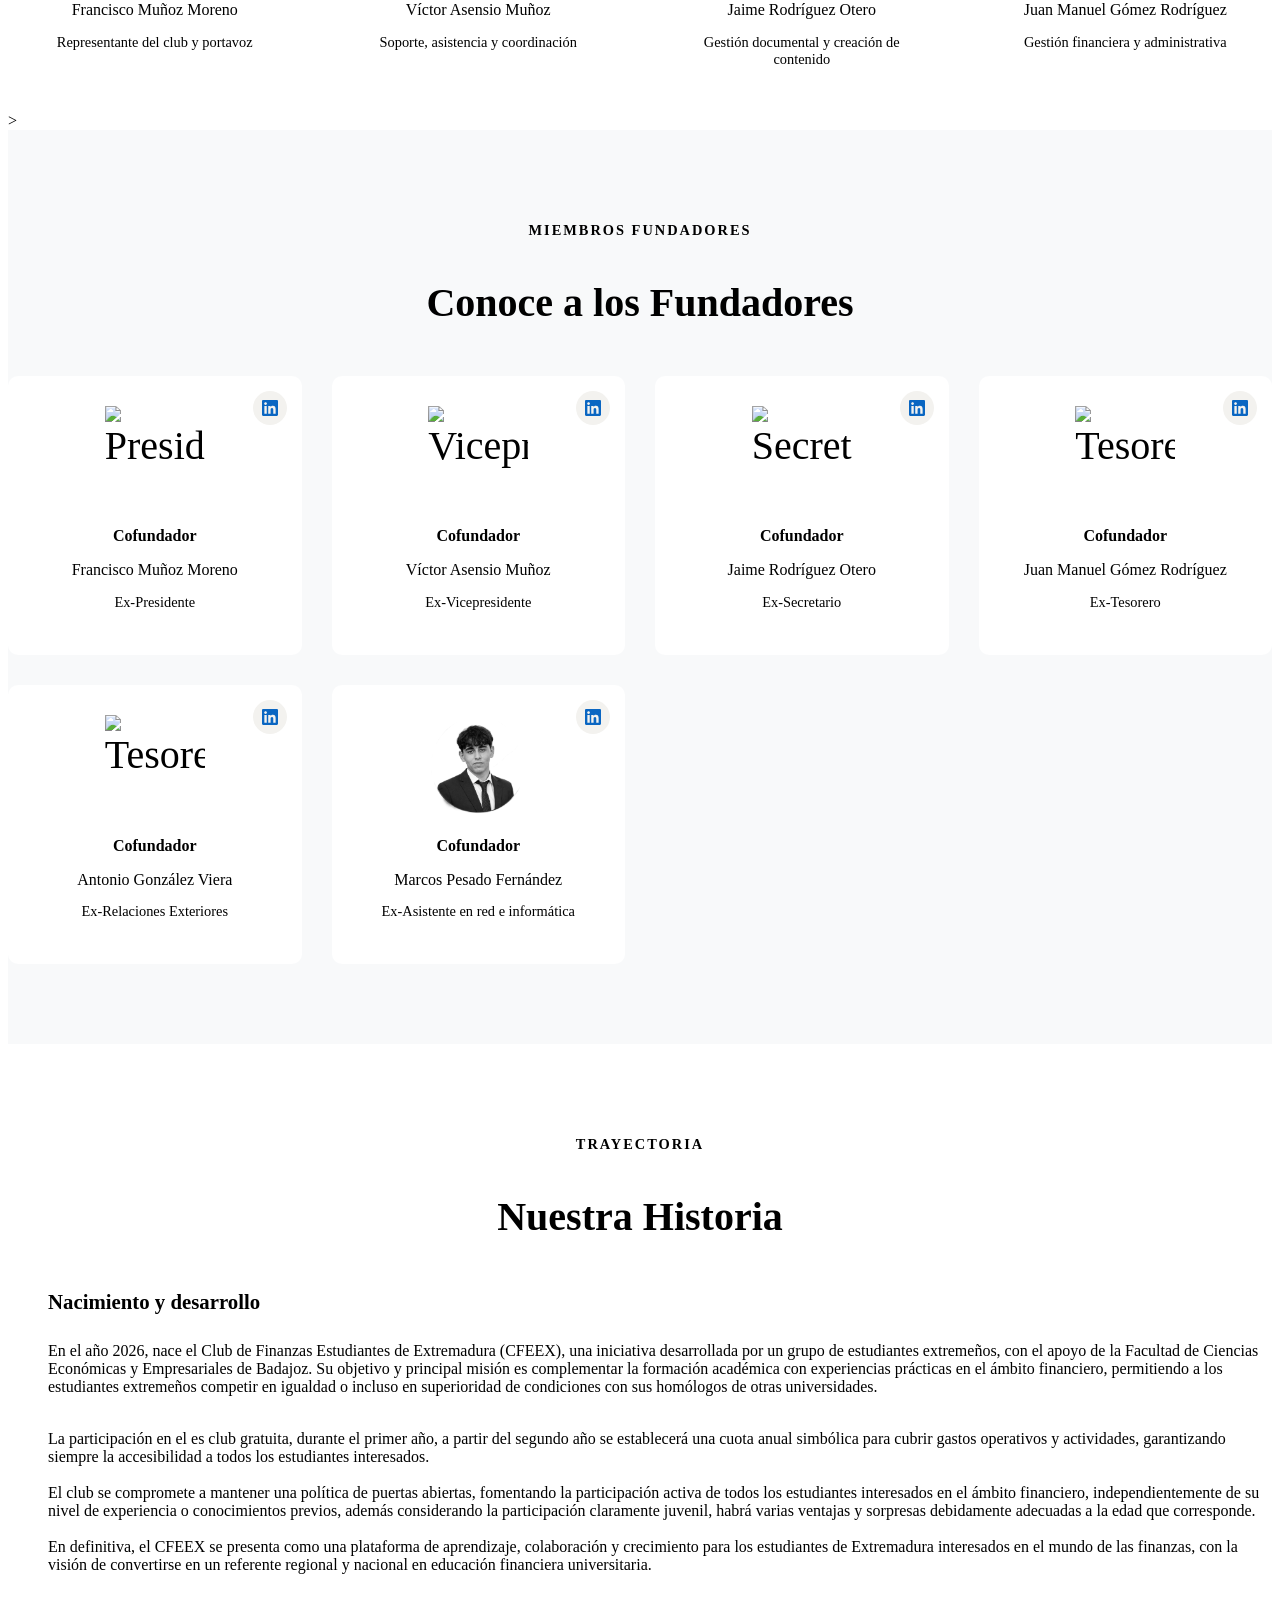
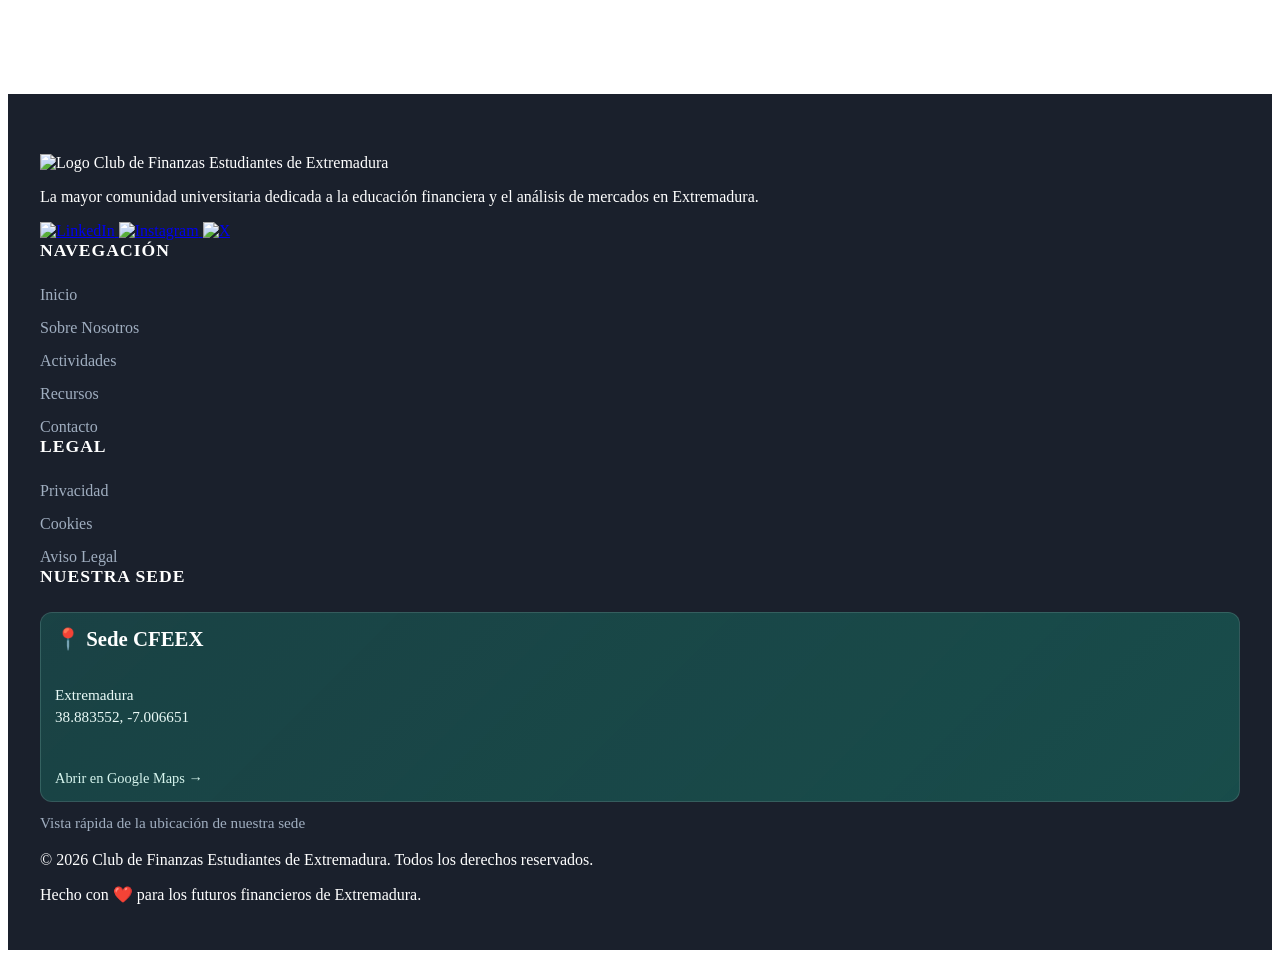
==== commit e8995d07: "Changes to be committed:" ====
--- a/pages/about.html
+++ b/pages/about.html
@@ -285,6 +285,18 @@
                         <li><a href="../assets/Aviso_Legal.pdf" style="color: #a0aec0; text-decoration: none;">Aviso Legal</a></li>
                     </ul>
                 </div>
+
+                <div class="footer-section">
+                    <h5 style="margin-top: 0; margin-bottom: 25px; font-size: 1.1rem; letter-spacing: 1px;">NUESTRA SEDE</h5>
+                    <a href="https://www.google.com/maps?q=38.88355233148955,-7.006650525180719" target="_blank" rel="noopener noreferrer" style="display: block; text-decoration: none; color: #a0aec0;">
+                        <div style="border-radius: 12px; overflow: hidden; border: 1px solid rgba(255,255,255,0.12); background: linear-gradient(135deg, rgba(26,188,156,0.22), rgba(22,160,133,0.35)); padding: 14px; min-height: 160px; display: flex; flex-direction: column; justify-content: space-between;">
+                            <div style="font-size: 1.3rem; font-weight: 700; color: #ffffff;">📍 Sede CFEEX</div>
+                            <div style="font-size: 0.95rem; color: #eafaf7; line-height: 1.5;">Extremadura<br>38.883552, -7.006651</div>
+                            <div style="font-size: 0.9rem; color: #d7f5ee; margin-top: 8px;">Abrir en Google Maps →</div>
+                        </div>
+                        <p style="margin-top: 10px; font-size: 0.95rem; line-height: 1.5;">Vista rápida de la ubicación de nuestra sede</p>
+                    </a>
+                </div>
             </div>
 
             <div class="footer-bottom">
--- a/css/responsive.css
+++ b/css/responsive.css
@@ -402,24 +402,12 @@
 
     .nav-links a {
         display: block;
+        width: 100%;
         padding: 0.9rem 0;
         border-bottom: 1px solid #edf2f7;
         font-size: 1rem;
-    }
-
-    .mobile-nav-overlay {
-        position: fixed;
-        inset: 0;
-        background: rgba(15, 23, 42, 0.55);
-        opacity: 0;
-        pointer-events: none;
-        transition: opacity 0.25s ease;
-        z-index: 1300;
-    }
-
-    .mobile-nav-overlay.active {
-        opacity: 1;
-        pointer-events: auto;
+        position: relative;
+        z-index: 2;
     }
 
     body.menu-open {
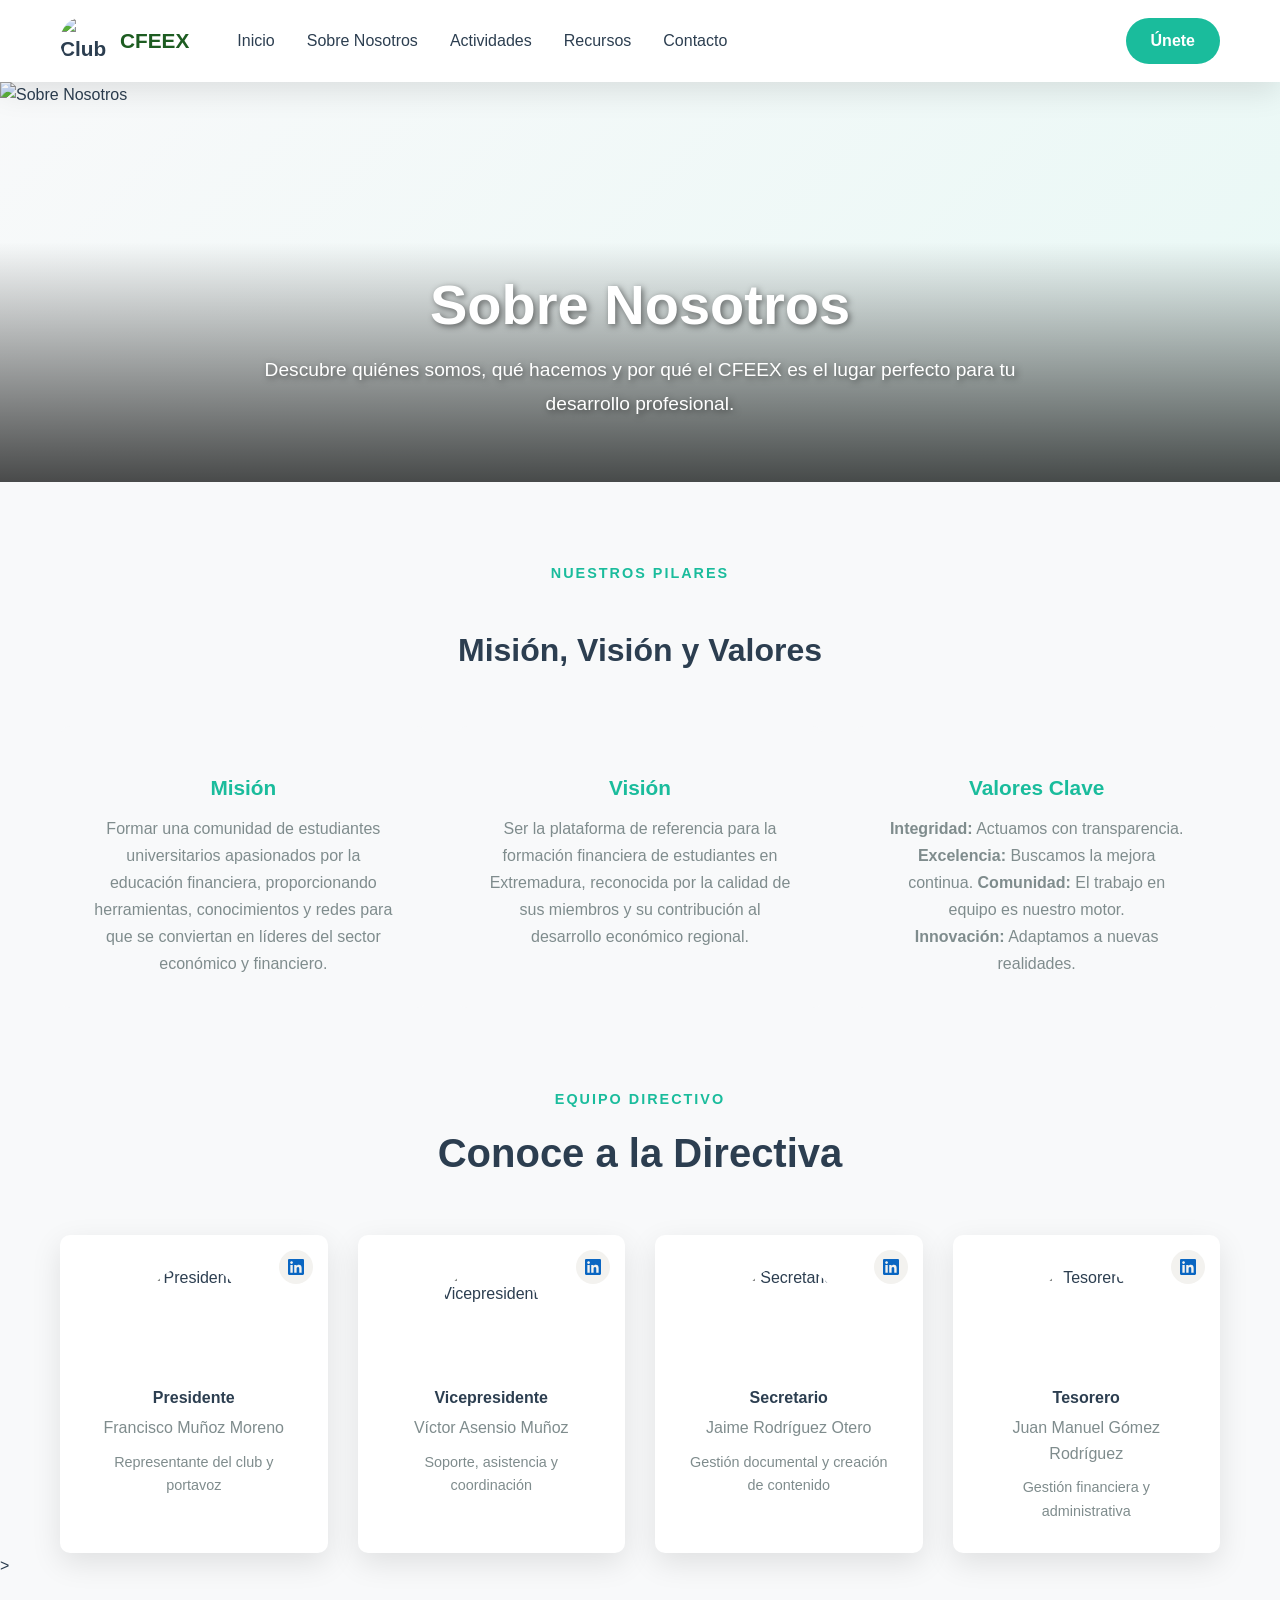
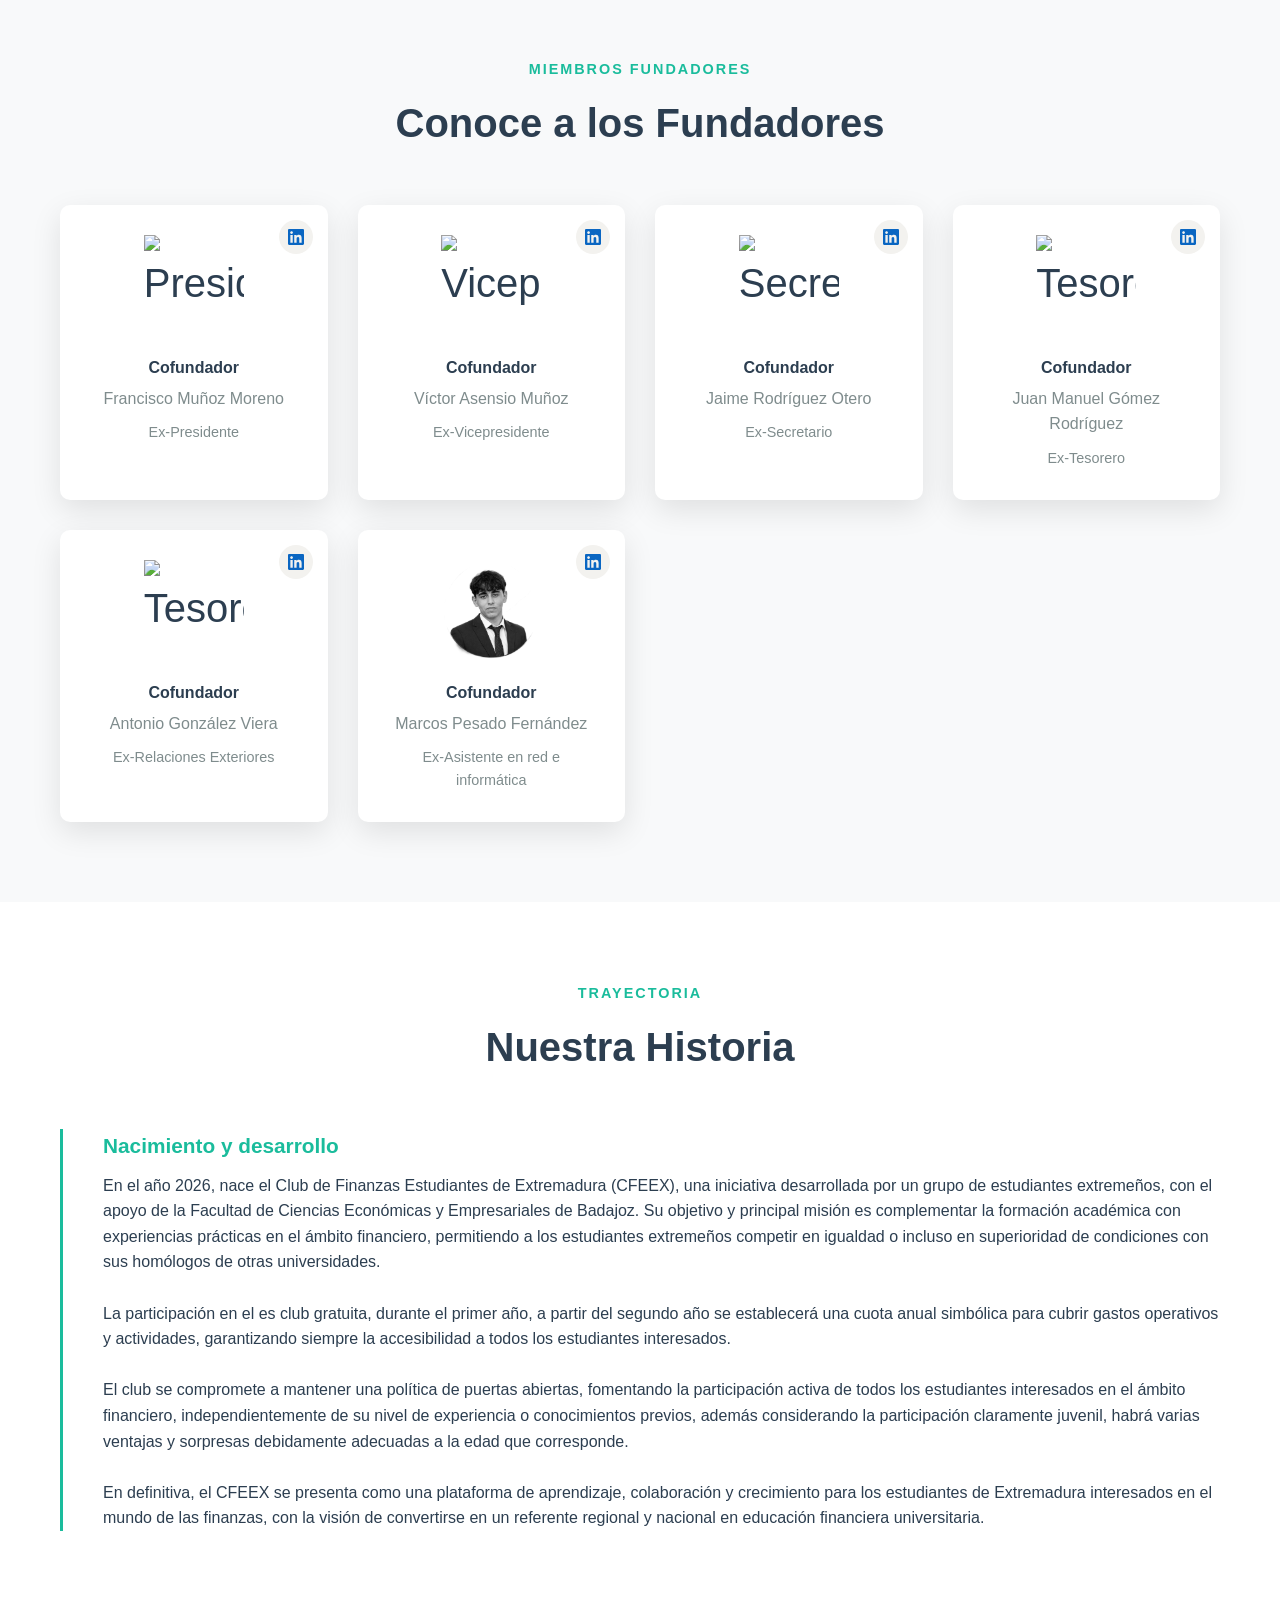
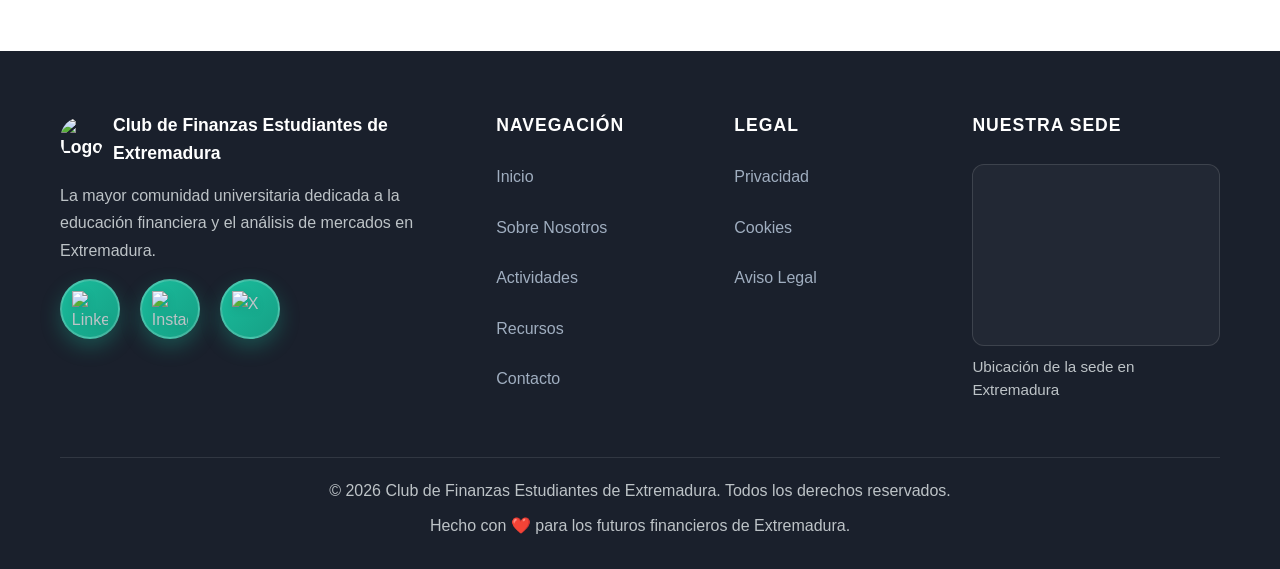
==== commit d0ddfd8d: "Changes to be committed:" ====
--- a/pages/about.html
+++ b/pages/about.html
@@ -286,16 +286,19 @@
                     </ul>
                 </div>
 
-                <div class="footer-section">
+                <div class="footer-section footer-map-section">
                     <h5 style="margin-top: 0; margin-bottom: 25px; font-size: 1.1rem; letter-spacing: 1px;">NUESTRA SEDE</h5>
-                    <a href="https://www.google.com/maps?q=38.88355233148955,-7.006650525180719" target="_blank" rel="noopener noreferrer" style="display: block; text-decoration: none; color: #a0aec0;">
-                        <div style="border-radius: 12px; overflow: hidden; border: 1px solid rgba(255,255,255,0.12); background: linear-gradient(135deg, rgba(26,188,156,0.22), rgba(22,160,133,0.35)); padding: 14px; min-height: 160px; display: flex; flex-direction: column; justify-content: space-between;">
-                            <div style="font-size: 1.3rem; font-weight: 700; color: #ffffff;">📍 Sede CFEEX</div>
-                            <div style="font-size: 0.95rem; color: #eafaf7; line-height: 1.5;">Extremadura<br>38.883552, -7.006651</div>
-                            <div style="font-size: 0.9rem; color: #d7f5ee; margin-top: 8px;">Abrir en Google Maps →</div>
-                        </div>
-                        <p style="margin-top: 10px; font-size: 0.95rem; line-height: 1.5;">Vista rápida de la ubicación de nuestra sede</p>
-                    </a>
+                    <div style="border-radius: 12px; overflow: hidden; border: 1px solid rgba(255,255,255,0.12); background: rgba(255,255,255,0.04);">
+                        <iframe
+                            title="Mapa de la sede de CFEEX"
+                            src="https://www.google.com/maps?q=38.88355233148955,-7.006650525180719&z=15&output=embed"
+                            style="width: 100%; height: 180px; border: 0; display: block;"
+                            loading="lazy"
+                            referrerpolicy="no-referrer-when-downgrade"
+                            allowfullscreen>
+                        </iframe>
+                    </div>
+                    <p style="margin-top: 10px; font-size: 0.95rem; line-height: 1.5;">Ubicación de la sede en Extremadura</p>
                 </div>
             </div>
 
--- a/css/styles.css
+++ b/css/styles.css
@@ -0,0 +1,987 @@
+@import url('https://fonts.googleapis.com/css2?family=Inter:wght@300;400;600;700&display=swap');
+
+body {
+    font-family: 'Segoe UI', Tahoma, Geneva, Verdana, sans-serif;
+}
+
+/* ============================================
+   ESTILOS PRINCIPALES - CLUB FINANZAS EXTREMADURA
+   ============================================ */
+
+* {
+    margin: 0;
+    padding: 0;
+    box-sizing: border-box;
+}
+
+:root {
+    --primary-color: #1abc9c;
+    --secondary-color: #16a085;
+    --dark-bg: #1a2332;
+    --light-bg: #f8f9fa;
+    --text-dark: #2c3e50;
+    --text-light: #7f8c8d;
+    --white: #ffffff;
+    --shadow: 0 10px 30px rgba(0, 0, 0, 0.1);
+    --transition: all 0.3s ease;
+}
+
+html {
+    scroll-behavior: smooth;
+}
+
+body {
+ font-family: 'Segoe UI', Tahoma, Geneva, Verdana, sans-serif;
+    line-height: 1.6;
+    color: var(--text-dark);
+    background-color: var(--light-bg);
+}
+
+.container {
+    max-width: 1200px;
+    margin: 0 auto;
+    padding: 0 20px;
+}
+
+/* ============================================
+   NAVBAR
+   ============================================ */
+
+
+/* --- Estilos por defecto (PC) --- */
+/* Ocultamos el botón hamburguesa en pantallas grandes */
+.mobile-menu-btn {
+    display: none;
+    font-size: 28px;
+    background: none;
+    border: none;
+    color: var(--primary-color, #2e7d32); /* Tu verde oscuro */
+    cursor: pointer;
+}
+
+/* --- Estilos para Móvil --- */
+@media (max-width: 768px) {
+    /* 1. Mostramos el botón hamburguesa */
+    .mobile-menu-btn {
+        display: block;
+    }
+
+    /* 2. Ocultamos y reestructuramos los enlaces */
+    .nav-links {
+        display: none; /* Oculto por defecto en móvil */
+        flex-direction: column; /* Apila los enlaces uno debajo de otro */
+        position: absolute;
+        top: 80px; /* Ajusta esto según la altura de tu cabecera */
+        left: 0;
+        width: 100%;
+        background-color: white;
+        box-shadow: 0px 8px 16px rgba(0,0,0,0.1);
+        padding: 20px 0;
+        text-align: center;
+        z-index: 9999 !important;
+    }
+
+    /* 3. Estilo para los enlaces en móvil */
+    .nav-links a {
+        display: block;
+        padding: 15px 0;
+        border-bottom: 1px solid #f0f0f0;
+        width: 100%;
+    }
+
+    /* 4. Esta es la clase que JavaScript añadirá para mostrar el menú */
+    .nav-links.active {
+        display: flex !important;
+        z-index: 9999 !important;
+    }
+}
+
+
+.navbar {
+    background: var(--white);
+    box-shadow: var(--shadow);
+    position: sticky;
+    top: 0;
+    z-index: 1000;
+}
+
+.navbar .container {
+    display: flex;
+    justify-content: space-between;
+    align-items: center;
+    padding: 1rem 20px;
+}
+
+.navbar-brand {
+    display: flex;
+    align-items: center;
+}
+
+.logo {
+    display: flex;
+    align-items: center;
+    gap: 10px;
+    font-size: 1.3rem;
+    font-weight: bold;
+    color: var(--text-dark);
+}
+
+.logo-icon {
+    width: 50px;
+    height: 50px;
+    object-fit: contain;
+    object-position: center;
+    border-radius: 50%;
+}
+
+.logo-text strong {
+    color: var(--primary-color);
+}
+
+.nav-links {
+    display: flex;
+    list-style: none;
+    gap: 2rem;
+    flex: 1;
+    margin-left: 3rem;
+}
+
+.nav-links a {
+    text-decoration: none;
+    color: var(--text-dark);
+    font-weight: 500;
+    transition: var(--transition);
+    position: relative;
+}
+
+.nav-links a:hover,
+.nav-links a.active {
+    color: var(--primary-color);
+}
+
+.nav-links a::after {
+    content: '';
+    position: absolute;
+    bottom: -5px;
+    left: 0;
+    width: 0;
+    height: 2px;
+    background: var(--primary-color);
+    transition: var(--transition);
+}
+
+.nav-links a:hover::after,
+.nav-links a.active::after {
+    width: 100%;
+}
+
+.cta-button {
+    background: var(--primary-color);
+    color: var(--white);
+    border: none;
+    padding: 10px 25px;
+    border-radius: 25px;
+    font-weight: 600;
+    cursor: pointer;
+    transition: var(--transition);
+}
+
+.cta-button:hover {
+    background: var(--secondary-color);
+    transform: translateY(-2px);
+    box-shadow: 0 5px 15px rgba(26, 188, 156, 0.3);
+}
+
+
+/* ============================================
+   HERO SECTION
+   ============================================ */
+
+.hero {
+    padding: 80px 0;
+    background: linear-gradient(135deg, #f8f9fa 0%, #e8f8f5 100%);
+}
+
+.hero .container {
+    display: grid;
+    grid-template-columns: 1fr 1fr;
+    gap: 40px;
+    align-items: center;
+}
+
+.hero-badge {
+    display: inline-block;
+    background: #c8e6c9;
+    color: #2e7d32;
+    padding: 8px 16px;
+    border-radius: 20px;
+    font-size: 0.9rem;
+    font-weight: 600;
+    margin-bottom: 20px;
+}
+
+.hero-content h1 {
+    font-size: 3.5rem;
+    line-height: 1.2;
+    margin-bottom: 20px;
+    color: var(--text-dark);
+}
+
+.hero-content h1 strong {
+    color: var(--primary-color);
+}
+
+.hero-content > p {
+    font-size: 1.1rem;
+    color: var(--text-light);
+    margin-bottom: 30px;
+    line-height: 1.8;
+}
+
+.hero-buttons {
+    display: flex;
+    gap: 15px;
+}
+
+.btn {
+    padding: 12px 30px;
+    border: none;
+    border-radius: 5px;
+    font-size: 1rem;
+    font-weight: 600;
+    cursor: pointer;
+    transition: var(--transition);
+}
+
+.btn-primary {
+    background: var(--primary-color);
+    color: var(--white);
+}
+
+.btn-primary:hover {
+    background: var(--secondary-color);
+    transform: translateY(-3px);
+    box-shadow: 0 10px 20px rgba(26, 188, 156, 0.3);
+}
+
+.btn-secondary {
+    background: transparent;
+    color: var(--text-dark);
+    border: 2px solid var(--text-dark);
+}
+
+.btn-secondary:hover {
+    background: var(--text-dark);
+    color: var(--white);
+}
+
+.market-overview {
+    display: grid;
+    grid-template-columns: repeat(3, 1fr);
+    gap: 20px;
+}
+
+.market-overview.tradingview-hero-container {
+    background: transparent;
+    padding: 0;
+    border-radius: 0;
+    box-shadow: none;
+}
+
+.market-overview h3 {
+    font-size: 0.9rem;
+    color: var(--text-light);
+    margin-bottom: 20px;
+    letter-spacing: 1px;
+    display: none;
+}
+
+.market-item {
+    display: flex;
+    justify-content: space-between;
+    align-items: center;
+    padding: 15px 0;
+    border-bottom: 1px solid #ecf0f1;
+}
+
+.market-item:last-child {
+    border-bottom: none;
+}
+
+.market-label {
+    font-weight: 600;
+    color: var(--text-dark);
+}
+
+.market-value {
+    font-size: 1.3rem;
+    font-weight: bold;
+    color: var(--text-dark);
+}
+
+.market-change {
+    font-size: 0.9rem;
+    font-weight: 600;
+}
+
+.market-change.positive {
+    color: #27ae60;
+}
+
+/* TradingView Widgets en Hero */
+.tradingview-widget-wrapper-small {
+    background: var(--white);
+    border-radius: 10px;
+    overflow: hidden;
+    box-shadow: var(--shadow);
+    transition: all 0.3s ease;
+    min-height: 350px;
+}
+
+.tradingview-widget-wrapper-small:hover {
+    transform: translateY(-5px);
+    box-shadow: 0 15px 40px rgba(26, 188, 156, 0.2);
+}
+
+.tradingview-widget-wrapper-small > div {
+    width: 100%;
+    height: 100%;
+    min-height: 350px;
+}
+
+/* Responsive market overview */
+@media (max-width: 1024px) {
+    .market-overview {
+        grid-template-columns: repeat(2, 1fr);
+        gap: 15px;
+    }
+
+    .tradingview-widget-wrapper-small {
+        min-height: 300px;
+    }
+
+    .tradingview-widget-wrapper-small > div {
+        min-height: 300px;
+    }
+}
+
+@media (max-width: 768px) {
+    .market-overview {
+        grid-template-columns: 1fr;
+        gap: 15px;
+    }
+
+    .tradingview-widget-wrapper-small {
+        min-height: 280px;
+    }
+
+    .tradingview-widget-wrapper-small > div {
+        min-height: 280px;
+    }
+}
+
+@media (max-width: 600px) {
+    .market-overview {
+        gap: 10px;
+    }
+
+    .tradingview-widget-wrapper-small {
+        min-height: 250px;
+    }
+
+    .tradingview-widget-wrapper-small > div {
+        min-height: 250px;
+    }
+}
+
+.market-change.negative {
+    color: #e74c3c;
+}
+
+/* ============================================
+   PILLARS SECTION
+   ============================================ */
+
+.pillars {
+    padding: 80px 0;
+    background: var(--white);
+}
+
+.pillars .container {
+    text-align: center;
+}
+
+.pillars h2 {
+    font-size: 0.9rem;
+    color: var(--primary-color);
+    letter-spacing: 2px;
+    margin-bottom: 10px;
+    font-weight: 700;
+}
+
+.pillars h3 {
+    font-size: 2.5rem;
+    margin-bottom: 15px;
+    color: var(--text-dark);
+}
+
+.pillars > .container > p {
+    font-size: 1.1rem;
+    color: var(--text-light);
+    max-width: 700px;
+    margin: 0 auto 50px;
+}
+
+.pillars-grid {
+    display: grid;
+    grid-template-columns: repeat(auto-fit, minmax(250px, 1fr));
+    gap: 30px;
+}
+
+.pillar-card {
+    background: #f8f9fa;
+    padding: 30px;
+    border-radius: 10px;
+    transition: var(--transition);
+    text-align: center;
+}
+
+.pillar-card:hover {
+    background: var(--light-bg);
+    transform: translateY(-5px);
+    box-shadow: var(--shadow);
+}
+
+.pillar-icon {
+    font-size: 3rem;
+    margin-bottom: 15px;
+    display: block;
+}
+
+.pillar-card h4 {
+    font-size: 1.3rem;
+    margin-bottom: 10px;
+    color: var(--text-dark);
+}
+
+.pillar-card p {
+    color: var(--text-light);
+    line-height: 1.7;
+}
+
+/* ============================================
+   STATS SECTION
+   ============================================ */
+
+.stats {
+    background: var(--dark-bg);
+    color: var(--white);
+    padding: 80px 0;
+}
+
+.stats .container {
+    text-align: center;
+}
+
+.stats h2 {
+    font-size: 2.5rem;
+    margin-bottom: 15px;
+}
+
+.stats > .container > p {
+    font-size: 1.1rem;
+    color: #bdc3c7;
+    margin-bottom: 50px;
+}
+
+.stats-grid {
+    display: grid;
+    grid-template-columns: repeat(auto-fit, minmax(200px, 1fr));
+    gap: 40px;
+}
+
+.stat-card {
+    padding: 40px 20px;
+}
+
+.stat-number {
+    font-size: 3.5rem;
+    font-weight: bold;
+    color: var(--primary-color);
+    display: block;
+}
+
+.stat-label {
+    font-size: 0.9rem;
+    color: #bdc3c7;
+    letter-spacing: 1px;
+    margin-top: 10px;
+}
+
+/* ============================================
+   UPCOMING EVENTS
+   ============================================ */
+
+.upcoming-events {
+    padding: 80px 0;
+    background: var(--white);
+}
+
+.section-header {
+    text-align: center;
+    margin-bottom: 50px;
+}
+
+.section-header h2 {
+    font-size: 0.9rem;
+    color: var(--primary-color);
+    letter-spacing: 2px;
+    margin-bottom: 10px;
+    font-weight: 700;
+}
+
+.section-header h3 {
+    font-size: 2.5rem;
+    margin-bottom: 10px;
+    color: var(--text-dark);
+}
+
+.section-header > p {
+    color: var(--text-light);
+    margin-bottom: 20px;
+}
+
+.view-all {
+    color: var(--primary-color);
+    text-decoration: none;
+    font-weight: 600;
+    transition: var(--transition);
+}
+
+.view-all:hover {
+    color: var(--secondary-color);
+}
+
+.events-grid {
+    display: grid;
+    grid-template-columns: repeat(auto-fit, minmax(280px, 1fr));
+    gap: 30px;
+}
+
+.event-card {
+    background: #f8f9fa;
+    padding: 30px;
+    border-radius: 10px;
+    transition: var(--transition);
+    position: relative;
+    overflow: hidden;
+}
+
+.event-card:hover {
+    transform: translateY(-5px);
+    box-shadow: var(--shadow);
+}
+
+.event-card.networking {
+    background: linear-gradient(135deg, var(--primary-color), var(--secondary-color));
+    color: var(--white);
+}
+
+.event-card.networking .event-type {
+    background: rgba(255, 255, 255, 0.2);
+    color: var(--white);
+}
+
+.event-type {
+    display: inline-block;
+    background: var(--primary-color);
+    color: var(--white);
+    padding: 5px 12px;
+    border-radius: 20px;
+    font-size: 0.75rem;
+    font-weight: 700;
+    margin-bottom: 15px;
+    letter-spacing: 1px;
+}
+
+.event-card h4 {
+    font-size: 1.3rem;
+    margin-bottom: 15px;
+    color: inherit;
+}
+
+.event-date {
+    color: inherit;
+    font-size: 0.95rem;
+}
+
+.event-card.networking .event-date {
+    color: rgba(255, 255, 255, 0.9);
+}
+
+/* ============================================
+   ADMISSION SECTION
+   ============================================ */
+/* --- ESTRUCTURA GENERAL DE ADMISIONES --- */
+.admission-content {
+    display: flex;
+    flex-direction: column; /* Apila los elementos verticalmente */
+    align-items: left; /* Centra todo horizontalmente */
+    gap: 37px;
+    width: 100%;
+}
+
+/* --- ESTILOS DE LA CABECERA (TEXTOS) --- */
+.admission-text {
+    text-align: left;
+    width: 100%;
+    max-width: 800px; /* Evita que el texto sea demasiado ancho en pantallas grandes */
+}
+
+.admission-text h2 {
+    font-size: 2.8rem;
+    color: #2c3e50; /* Tono oscuro elegante */
+    line-height: 1.3;
+    margin-bottom: 20px;
+    font-weight: 800;
+}
+
+.admission-subtitle {
+    font-size: 1.25rem;
+    color: #7f8c8d; /* Gris sutil */
+    margin-bottom: 30px;
+    line-height: 1.5;
+}
+
+/* --- AJUSTE DEL ANCHO DEL FORMULARIO --- */
+.admission-form {
+    width: 100%;
+    max-width: 2000px; /* Limita el ancho del formulario para que no se vea desproporcionado */
+    background-color: #fcfcfc;
+    padding: 40px;
+    border-radius: 12px;
+    box-shadow: 0 10px 25px rgba(0,0,0,0.05);
+    border: 1px solid #eee;
+}
+
+/* --- DISEÑO A DOS COLUMNAS PARA ADMISIONES --- */
+.admission-content {
+    display: flex;
+    justify-content: space-between;
+    align-items: flex-start;
+    gap: 70px; /* Espacio entre el texto y el formulario */
+    width: 100%;
+}
+
+.admission-text {
+    flex: 1; /* Ocupa el 50% del espacio */
+}
+
+.admission-form {
+    flex: 1; /* Ocupa el otro 50% del espacio */
+    background-color: #fcfcfc; /* Un fondo muy sutil para destacar el form */
+    padding: 35px;
+    border-radius: 12px;
+    box-shadow: 0 10px 25px rgba(0,0,0,0.05); /* Sombra elegante */
+    border: 1px solid #eee;
+}
+
+/* --- ESTILOS DEL FORMULARIO --- */
+.form-group {
+    margin-bottom: 20px;
+    display: flex;
+    flex-direction: column;
+}
+
+.form-group label {
+    margin-bottom: 8px;
+    font-weight: 600;
+    color: #333;
+}
+
+.form-group input, 
+.form-group select, 
+.form-group textarea {
+    width: 100%;
+    padding: 12px 15px;
+    border: 1px solid #ddd;
+    border-radius: 6px;
+    font-family: inherit;
+    font-size: 1rem;
+    transition: border-color 0.3s;
+}
+
+.form-group input:focus, 
+.form-group select:focus, 
+.form-group textarea:focus {
+    outline: none;
+    border-color: #1abc9c; /* Tu color principal */
+}
+/* ============================================ RESOURCES SECTION ============================================ */ 
+.resources { padding: 80px 0; background: var(--white); } 
+.resource-icon { font-size: 2.5rem; display: block; margin-bottom: 10px; } 
+
+.resources .section-header { margin-bottom: 60px; } 
+.resources-grid { display: grid; grid-template-columns: repeat(auto-fit, minmax(300px, 1fr)); gap: 30px; } 
+
+.resource-card { background: #f8f9fa; padding: 25px; border-radius: 10px; transition: var(--transition); display: flex; flex-direction: column; } 
+.resource-card:hover { transform: translateY(-5px); box-shadow: var(--shadow); } 
+
+.resource-category { display: inline-block; background: var(--primary-color); color: var(--white); padding: 5px 12px; border-radius: 20px; font-size: 0.75rem; font-weight: 700; margin-bottom: 10px; letter-spacing: 1px; width: fit-content; } 
+.resource-date { font-size: 0.9rem; color: var(--text-light); margin-bottom: 15px; } 
+.resource-card h4 { font-size: 1.3rem; margin-bottom: 15px; color: var(--text-dark); } 
+.resource-card p { color: var(--text-light); margin-bottom: 15px; flex-grow: 1; } 
+
+.read-more { color: var(--primary-color); text-decoration: none; font-weight: 600; transition: var(--transition); align-self: flex-start; } 
+.read-more:hover { color: var(--secondary-color); }
+/* ============================================
+   FOOTER
+   ============================================ */
+
+.footer {
+    background: var(--dark-bg);
+    color: var(--white);
+    padding: 60px 0 20px;
+}
+
+.footer-content {
+    display: grid;
+    grid-template-columns: repeat(auto-fit, minmax(280px, 1fr));
+    gap: 40px;
+    margin-bottom: 40px;
+    align-items: start;
+}
+
+.footer-map-section {
+    width: 100%;
+    max-width: 320px;
+}
+
+.footer-section h5 {
+    font-size: 1rem;
+    margin-bottom: 20px;
+    letter-spacing: 1px;
+}
+
+.footer-logo {
+    display: flex;
+    align-items: center;
+    gap: 10px;
+    font-weight: bold;
+    font-size: 1.1rem;
+    margin-bottom: 15px;
+}
+
+.footer-logo-img {
+    width: 45px;
+    height: 45px;
+    object-fit: contain;
+    object-position: center;
+    border-radius: 50%;
+}
+
+.footer-section p {
+    color: #bdc3c7;
+    line-height: 1.7;
+    margin-bottom: 15px;
+}
+
+.footer-section ul {
+    list-style: none;
+}
+
+.footer-section ul li {
+    margin-bottom: 10px;
+}
+
+.footer-section a {
+    color: #bdc3c7;
+    text-decoration: none;
+    transition: var(--transition);
+}
+
+.footer-section a:hover {
+    color: var(--primary-color);
+}
+
+.social-links {
+    display: flex;
+    gap: 20px;
+}
+
+.social-icon {
+    display: inline-flex;
+    align-items: center;
+    justify-content: center;
+    width: 60px;
+    height: 60px;
+    background: linear-gradient(135deg, var(--primary-color), var(--secondary-color));
+    border-radius: 50%;
+    color: var(--white);
+    text-decoration: none;
+    transition: all 0.4s cubic-bezier(0.23, 1, 0.320, 1);
+    box-shadow: 0 8px 20px rgba(26, 188, 156, 0.3);
+    border: 2px solid rgba(255, 255, 255, 0.2);
+    padding: 0;
+}
+
+.social-icon img {
+    width: 65%;
+    height: 65%;
+    object-fit: contain;
+    filter: drop-shadow(0 2px 4px rgba(0, 0, 0, 0.1));
+    transition: all 0.4s ease;
+}
+
+.social-icon:hover {
+    background: linear-gradient(135deg, var(--secondary-color), var(--primary-color));
+    transform: translateY(-8px) scale(1.1);
+    box-shadow: 0 15px 40px rgba(26, 188, 156, 0.5);
+    border-color: var(--white);
+}
+
+.social-icon:hover img {
+    filter: drop-shadow(0 4px 8px rgba(0, 0, 0, 0.2)) brightness(1.1);
+    transform: scale(1.15);
+}
+
+.footer-bottom {
+    border-top: 1px solid rgba(255, 255, 255, 0.1);
+    padding-top: 20px;
+    text-align: center;
+    color: #bdc3c7;
+}
+
+.footer-bottom p {
+    margin-bottom: 10px;
+}
+
+.footer-bottom p:last-child {
+    margin-bottom: 0;
+}
+
+/* ============================================
+   MODAL Y GRÁFICAS FINANCIERAS
+   ============================================ */
+
+.modal {
+    display: none;
+    position: fixed;
+    z-index: 1000;
+    left: 0;
+    top: 0;
+    width: 100%;
+    height: 100%;
+    background-color: rgba(0, 0, 0, 0.7);
+    animation: fadeIn 0.3s ease-in;
+}
+
+@keyframes fadeIn {
+    from { opacity: 0; }
+    to { opacity: 1; }
+}
+
+.modal-content {
+    background-color: var(--white);
+    margin: 5% auto;
+    padding: 30px;
+    border-radius: 10px;
+    width: 90%;
+    max-width: 900px;
+    box-shadow: 0 20px 60px rgba(0, 0, 0, 0.3);
+    position: relative;
+    animation: slideUp 0.3s ease-out;
+}
+
+@keyframes slideUp {
+    from {
+        transform: translateY(50px);
+        opacity: 0;
+    }
+    to {
+        transform: translateY(0);
+        opacity: 1;
+    }
+}
+
+.modal-close {
+    position: absolute;
+    right: 20px;
+    top: 20px;
+    font-size: 32px;
+    font-weight: bold;
+    color: #999;
+    cursor: pointer;
+    transition: color 0.3s ease;
+}
+
+.modal-close:hover {
+    color: #333;
+}
+
+.modal-content h2 {
+    color: var(--dark-bg);
+    margin-bottom: 20px;
+    font-size: 1.8rem;
+}
+
+.chart-container {
+    position: relative;
+    height: 400px;
+    margin: 20px 0;
+    background: var(--light-bg);
+    border-radius: 8px;
+    padding: 15px;
+}
+
+.chart-info {
+    text-align: center;
+    color: var(--text-light);
+    font-size: 0.9rem;
+    margin-top: 15px;
+    padding: 10px;
+    background: var(--light-bg);
+    border-radius: 5px;
+    line-height: 1.6;
+}
+
+/* Hacer índices clickables */
+.market-item {
+    transition: all 0.3s ease;
+}
+
+.market-item[onclick] {
+    border-radius: 8px;
+    padding: 5px;
+}
+
+.market-item[onclick]:hover {
+    background-color: rgba(26, 188, 156, 0.1);
+    transform: translateY(-2px);
+    box-shadow: 0 5px 15px rgba(26, 188, 156, 0.2);
+}
+
+/* Responsive modal */
+@media (max-width: 768px) {
+    .modal-content {
+        width: 95%;
+        padding: 20px;
+        margin: 20% auto;
+    }
+
+    .chart-container {
+        height: 300px;
+    }
+
+    .modal-content h2 {
+        font-size: 1.4rem;
+    }
+
+    .chart-info {
+        font-size: 0.8rem;
+    }
+}
+
+/* ============================================
+   ANÁLISIS TÉCNICO - TRADINGVIEW WIDGETS
+   ============================================ */
--- a/css/responsive.css
+++ b/css/responsive.css
@@ -140,6 +140,17 @@
     .footer-content {
         grid-template-columns: 1fr;
         gap: 30px;
+    }
+}
+
+@media (min-width: 1024px) {
+    .footer-content {
+        grid-template-columns: 1.6fr 0.8fr 0.8fr 1fr;
+    }
+
+    .footer-map-section {
+        justify-self: end;
+        max-width: 320px;
     }
 }
 
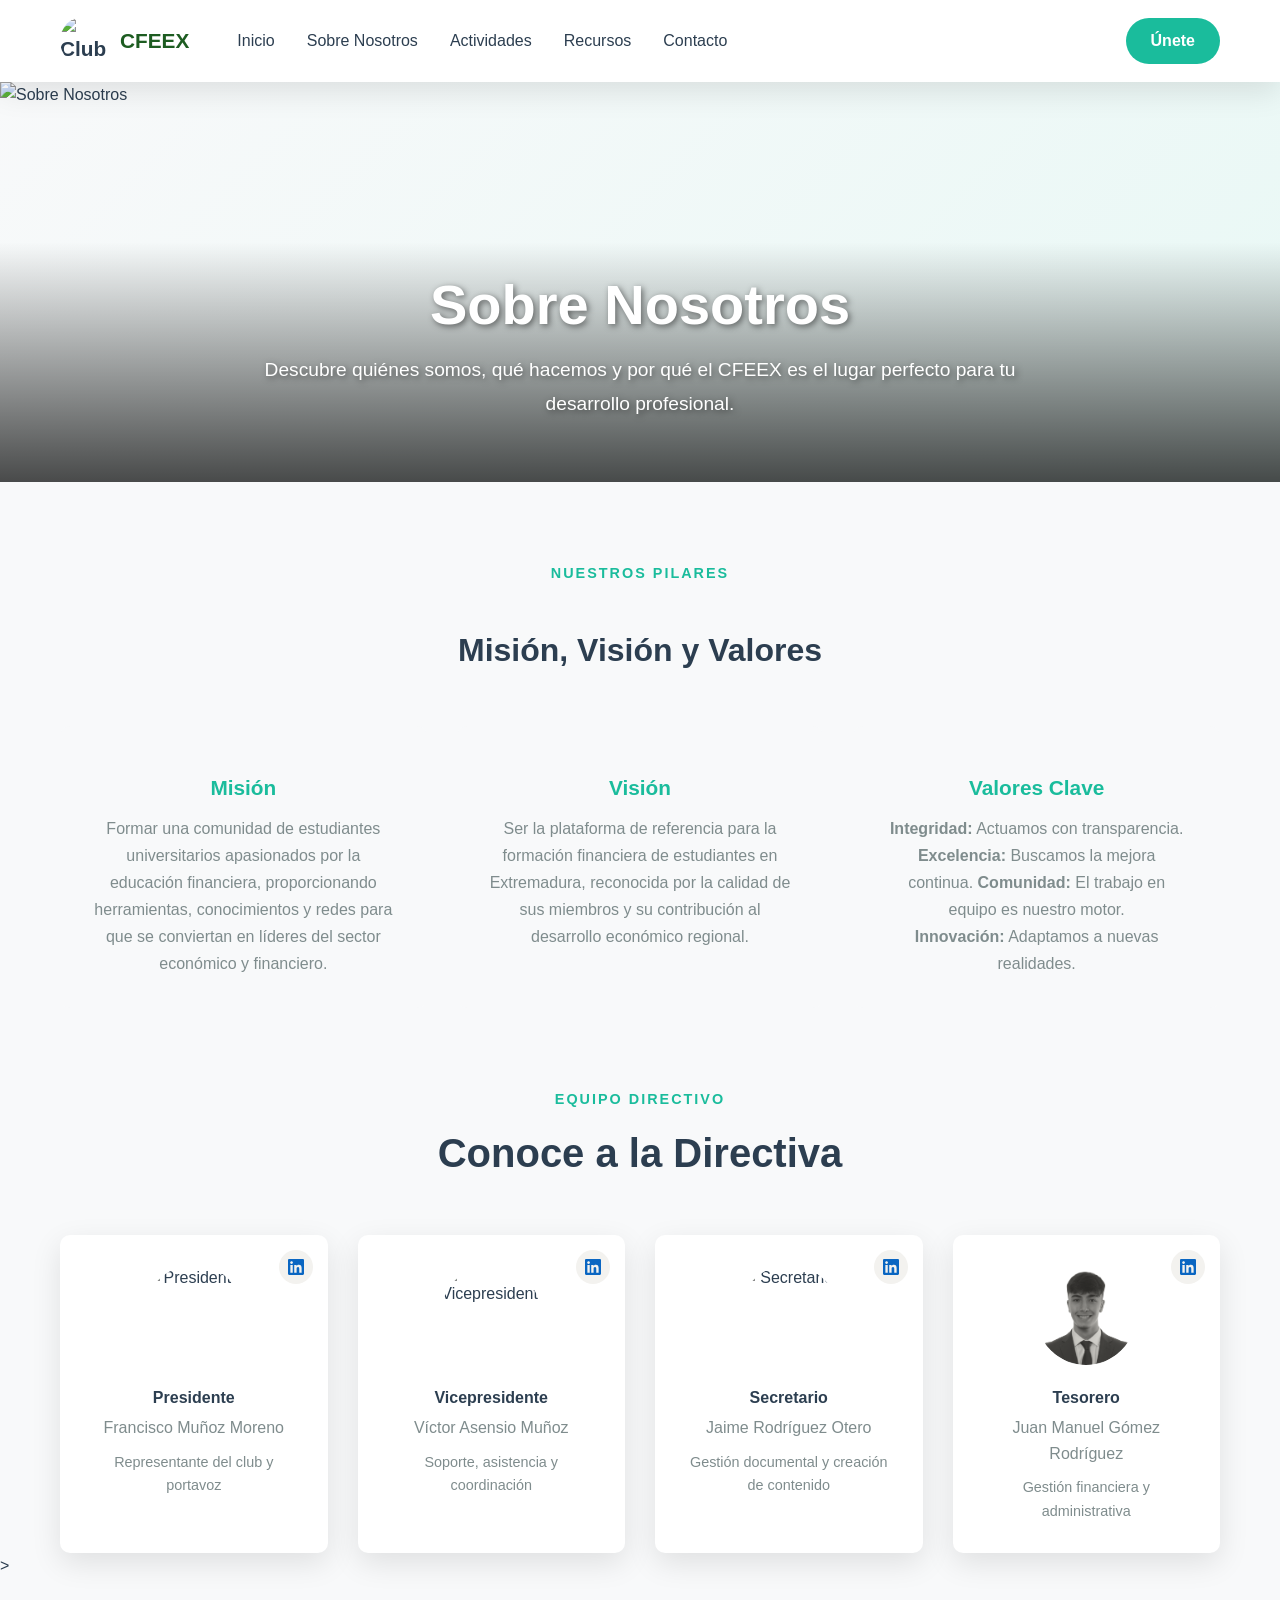
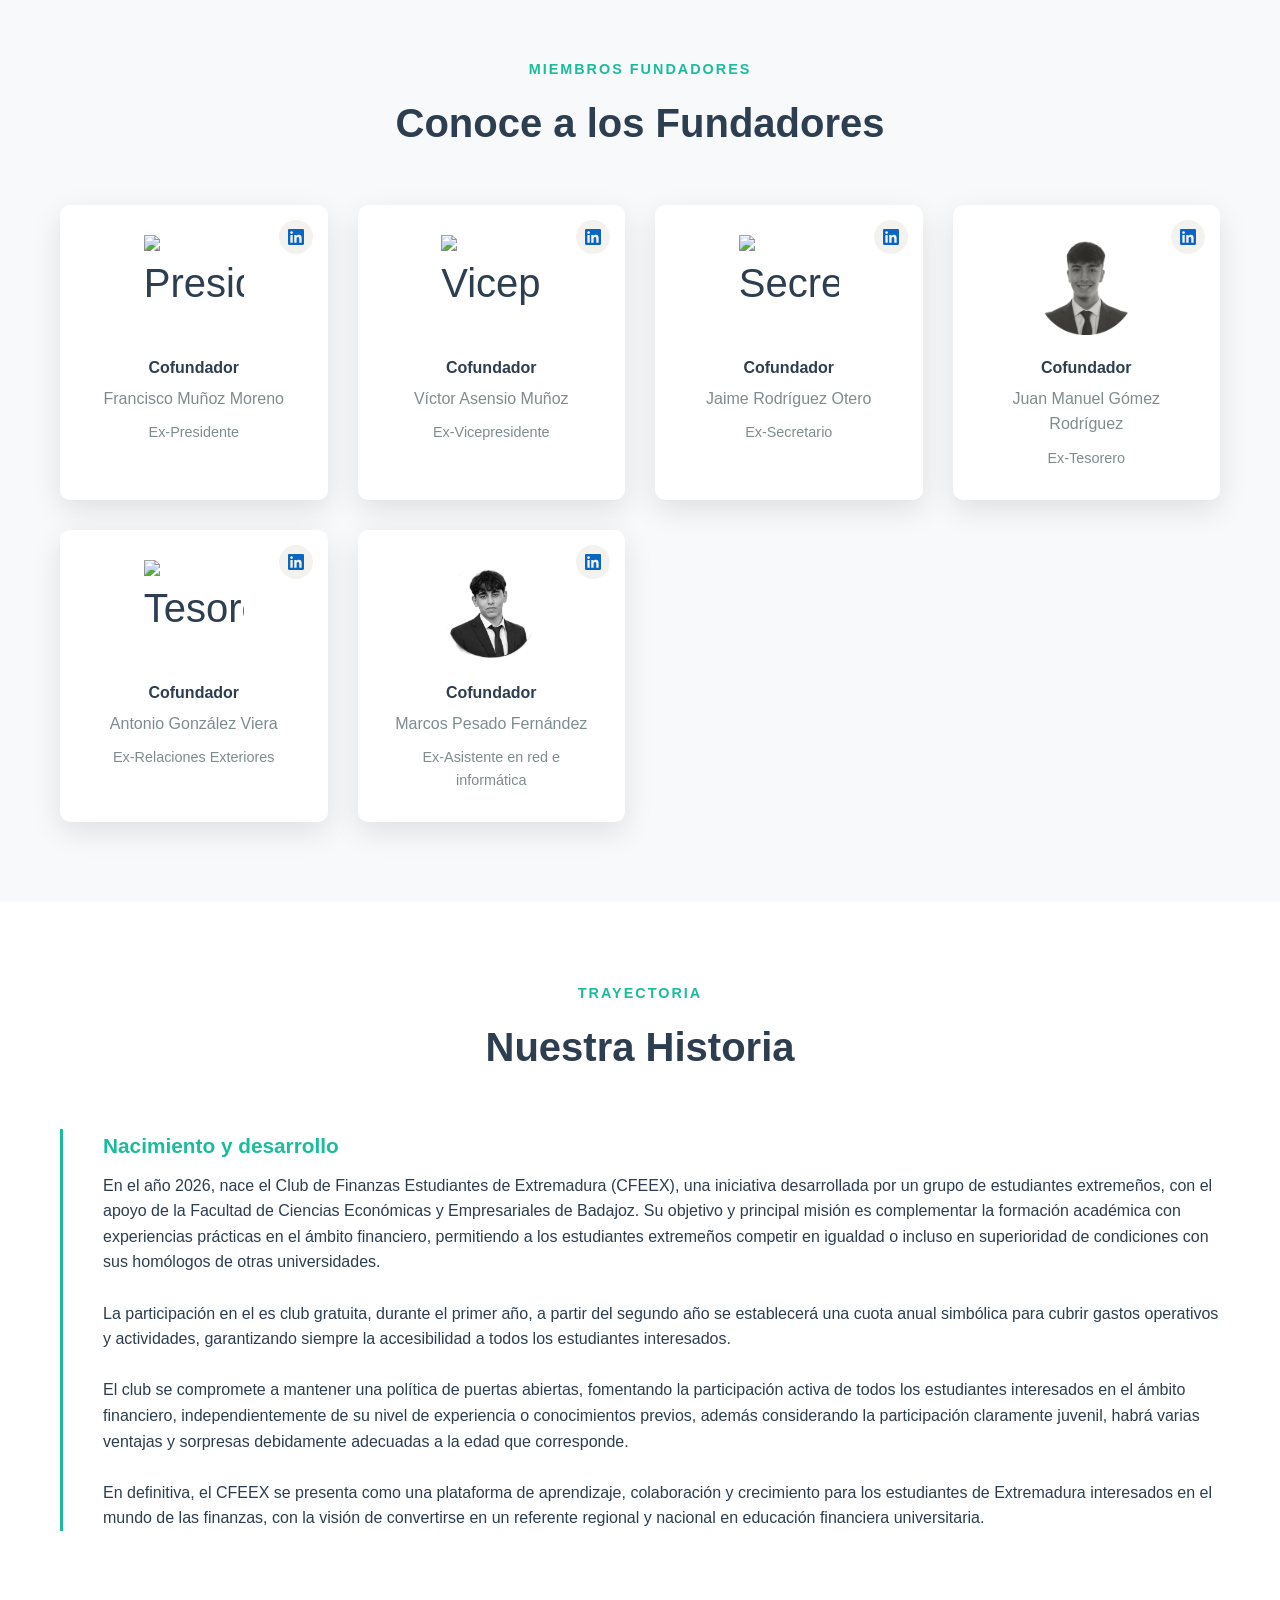
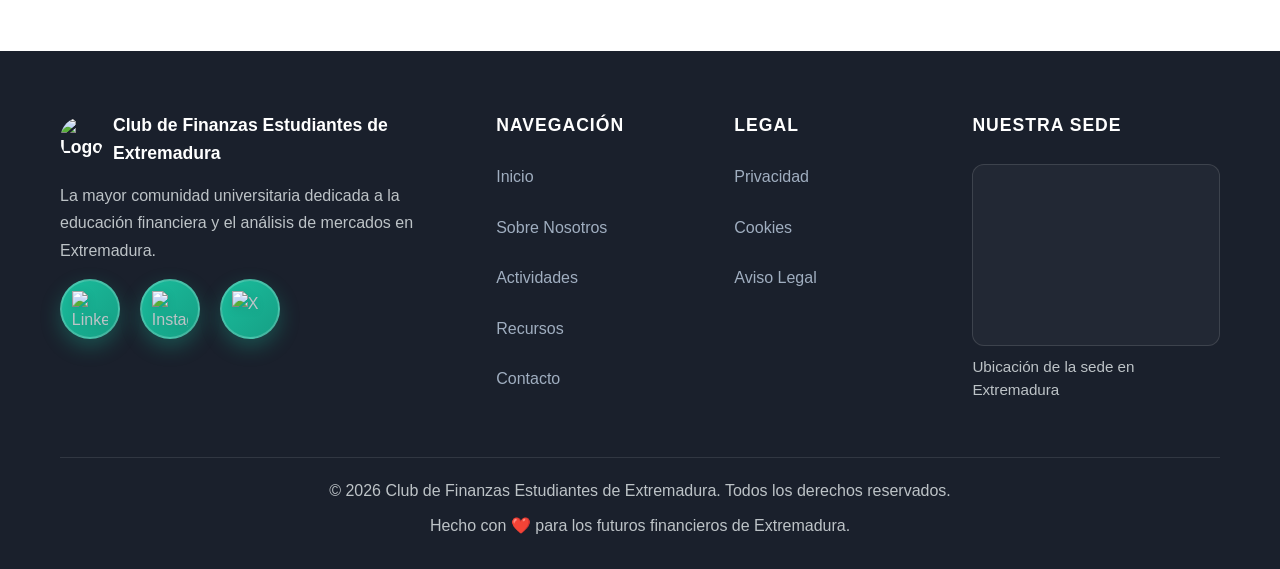
==== commit d5faaa03: "Changes to be committed:" ====
--- a/pages/about.html
+++ b/pages/about.html
@@ -205,7 +205,7 @@
                 <a href="https://www.linkedin.com/in/antonio-jes%C3%BAs-gonz%C3%A1lez-viera-6bb860291/?lipi=urn%3Ali%3Apage%3Ad_flagship3_profile_view_base_contact_details%3BVybweNbjRCudor0oRfFGIA%3D%3D" target="_blank" style="position: absolute; top: 15px; right: 15px; width: 34px; height: 34px; background-color: #f3f2ef; border-radius: 50%; display: flex; align-items: center; justify-content: center; transition: all 0.3s ease; z-index: 10; text-decoration: none;" onmouseover="this.style.backgroundColor='#0a66c2'; this.querySelector('svg').style.fill='white'; this.style.transform='scale(1.1)';" onmouseout="this.style.backgroundColor='#f3f2ef'; this.querySelector('svg').style.fill='#0a66c2'; this.style.transform='scale(1)';" title="Perfil de LinkedIn">
                     <svg viewBox="0 0 24 24" fill="#0a66c2" style="width: 16px; height: 16px; transition: fill 0.3s ease;" xmlns="http://www.w3.org/2000/svg"><path d="M20.447 20.452h-3.554v-5.569c0-1.328-.027-3.037-1.852-3.037-1.853 0-2.136 1.445-2.136 2.939v5.667H9.351V9h3.414v1.561h.046c.477-.9 1.637-1.85 3.37-1.85 3.601 0 4.267 2.37 4.267 5.455v6.286zM5.337 7.433c-1.144 0-2.063-.926-2.063-2.065 0-1.138.92-2.063 2.063-2.063 1.14 0 2.064.925 2.064 2.063 0 1.139-.925 2.065-2.064 2.065zm1.782 13.019H3.555V9h3.564v11.452zM22.225 0H1.771C.792 0 0 .774 0 1.729v20.542C0 23.227.792 24 1.771 24h20.451C23.2 24 24 23.227 24 22.271V1.729C24 .774 23.2 0 22.222 0h.003z"/></svg>
                 </a>
-                <div style="width: 100px; height: 100px; margin: 0 auto 20px; background: transparent; border-radius: 50%; display: flex; align-items: center; justify-content: center; font-size: 40px;"><img src="../assets/tesorero.png" alt="Tesorero" style="width: 100%; height: 100%; object-fit: contain;"></div>
+                <div style="width: 100px; height: 100px; margin: 0 auto 20px; background: transparent; border-radius: 50%; display: flex; align-items: center; justify-content: center; font-size: 40px;"><img src="../assets/relext.png" alt="Tesorero" style="width: 100%; height: 100%; object-fit: contain;"></div>
                 <h4 style="margin-bottom: 5px;">Cofundador</h4>
                 <p style="color: var(--text-light); margin-bottom: 10px;">Antonio González Viera</p>
                 <p style="color: var(--text-light); font-size: 0.9rem;">Ex-Relaciones Exteriores</p>
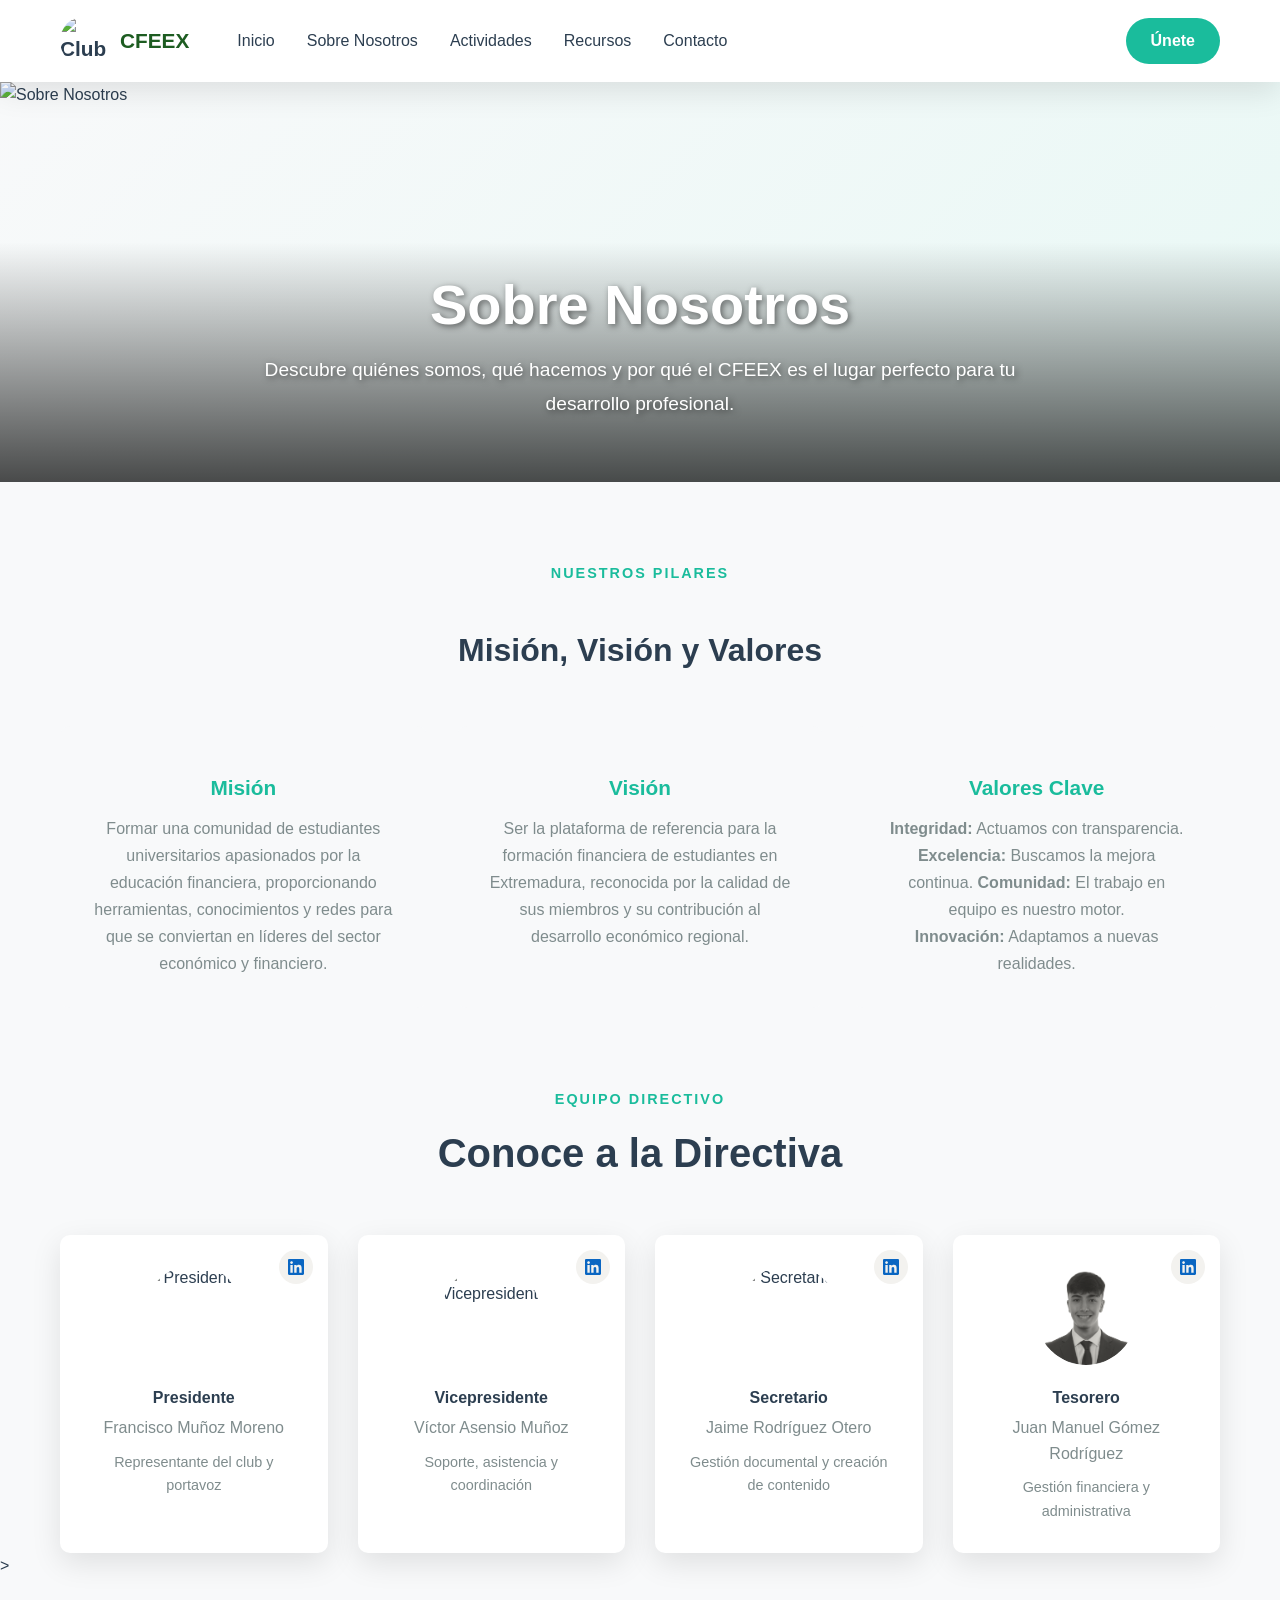
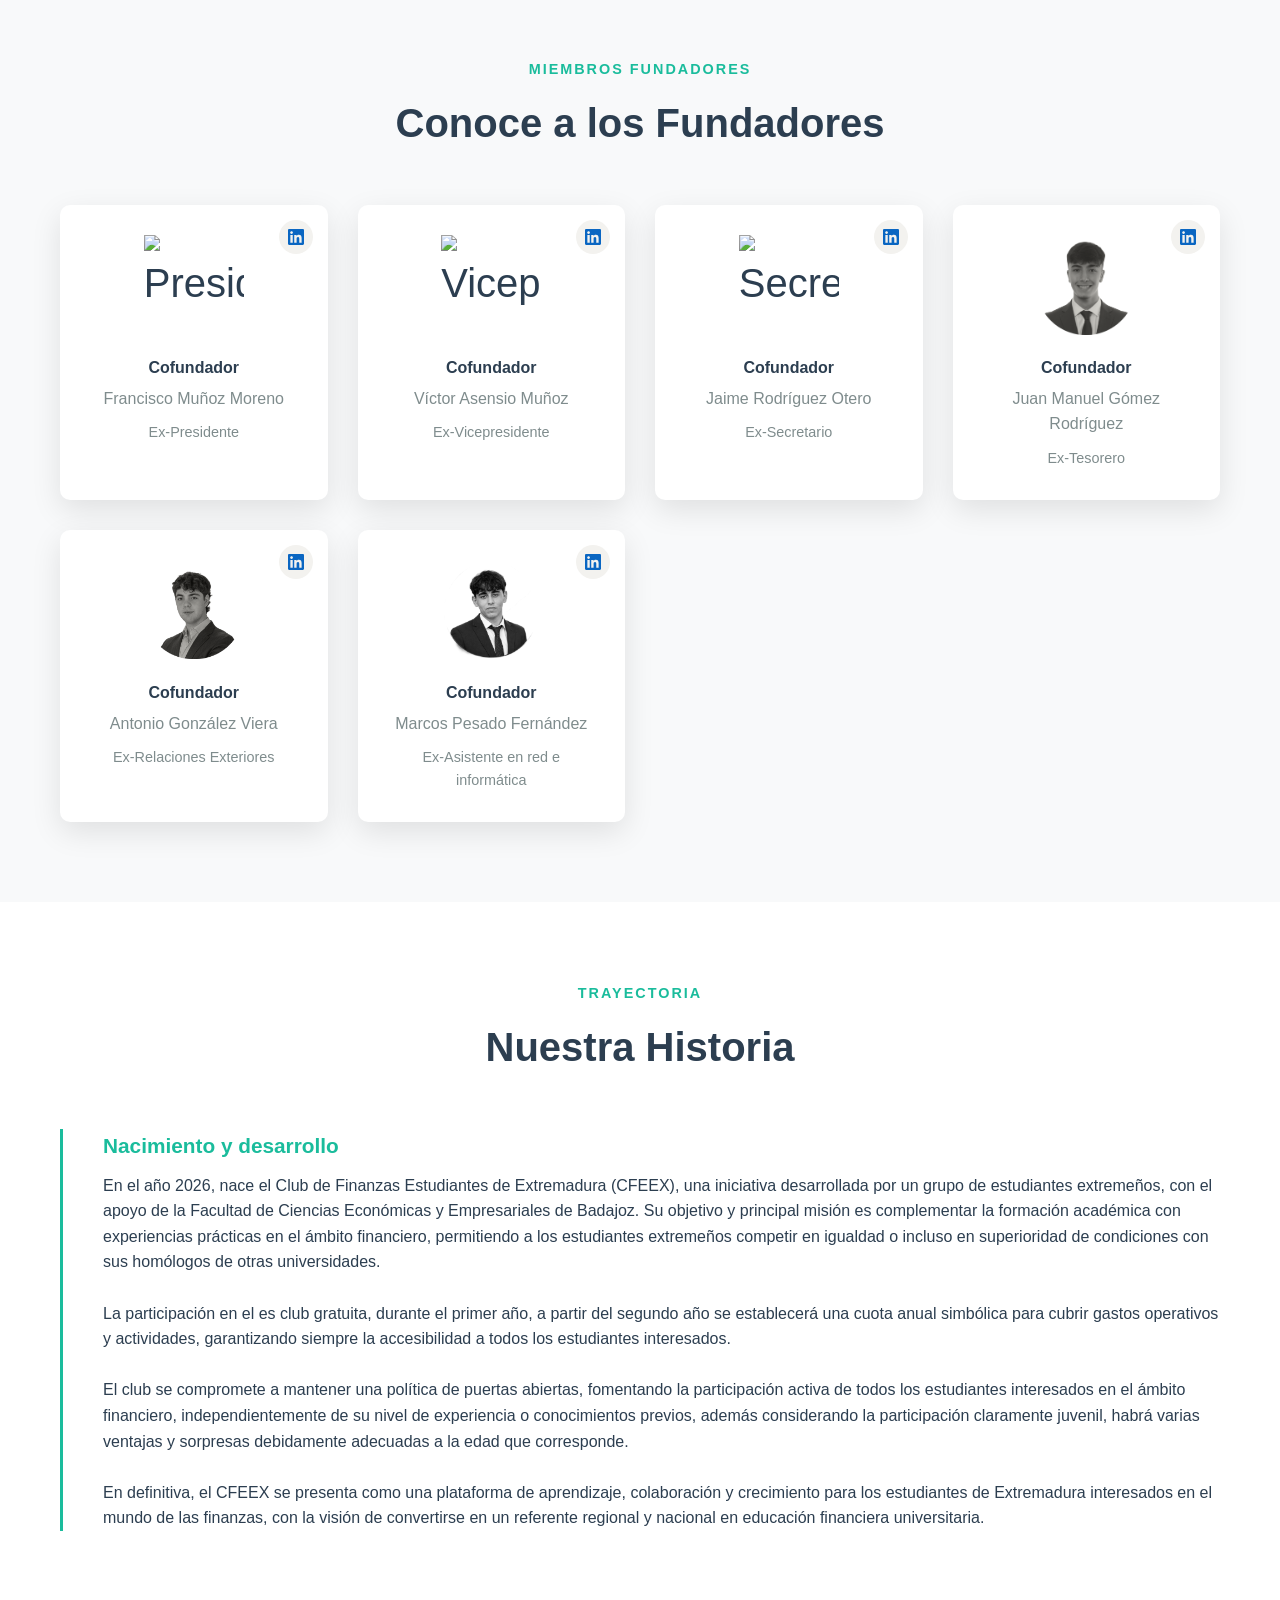
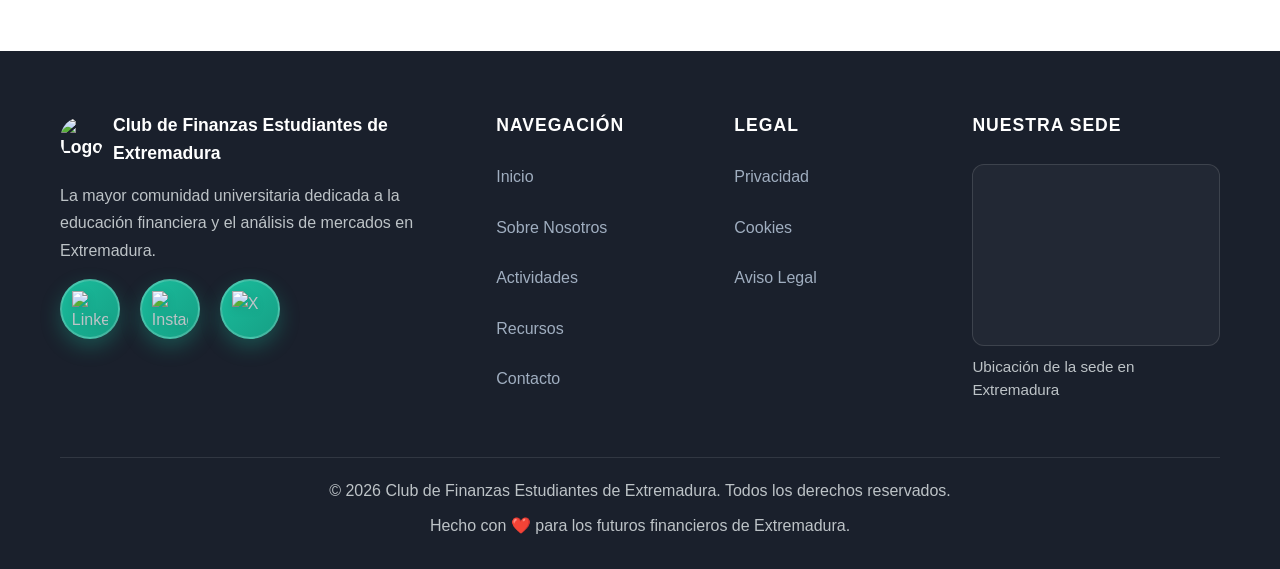
==== commit 5337da2e: "Changes to be committed:" ====
--- a/pages/about.html
+++ b/pages/about.html
@@ -205,7 +205,7 @@
                 <a href="https://www.linkedin.com/in/antonio-jes%C3%BAs-gonz%C3%A1lez-viera-6bb860291/?lipi=urn%3Ali%3Apage%3Ad_flagship3_profile_view_base_contact_details%3BVybweNbjRCudor0oRfFGIA%3D%3D" target="_blank" style="position: absolute; top: 15px; right: 15px; width: 34px; height: 34px; background-color: #f3f2ef; border-radius: 50%; display: flex; align-items: center; justify-content: center; transition: all 0.3s ease; z-index: 10; text-decoration: none;" onmouseover="this.style.backgroundColor='#0a66c2'; this.querySelector('svg').style.fill='white'; this.style.transform='scale(1.1)';" onmouseout="this.style.backgroundColor='#f3f2ef'; this.querySelector('svg').style.fill='#0a66c2'; this.style.transform='scale(1)';" title="Perfil de LinkedIn">
                     <svg viewBox="0 0 24 24" fill="#0a66c2" style="width: 16px; height: 16px; transition: fill 0.3s ease;" xmlns="http://www.w3.org/2000/svg"><path d="M20.447 20.452h-3.554v-5.569c0-1.328-.027-3.037-1.852-3.037-1.853 0-2.136 1.445-2.136 2.939v5.667H9.351V9h3.414v1.561h.046c.477-.9 1.637-1.85 3.37-1.85 3.601 0 4.267 2.37 4.267 5.455v6.286zM5.337 7.433c-1.144 0-2.063-.926-2.063-2.065 0-1.138.92-2.063 2.063-2.063 1.14 0 2.064.925 2.064 2.063 0 1.139-.925 2.065-2.064 2.065zm1.782 13.019H3.555V9h3.564v11.452zM22.225 0H1.771C.792 0 0 .774 0 1.729v20.542C0 23.227.792 24 1.771 24h20.451C23.2 24 24 23.227 24 22.271V1.729C24 .774 23.2 0 22.222 0h.003z"/></svg>
                 </a>
-                <div style="width: 100px; height: 100px; margin: 0 auto 20px; background: transparent; border-radius: 50%; display: flex; align-items: center; justify-content: center; font-size: 40px;"><img src="../assets/relext.png" alt="Tesorero" style="width: 100%; height: 100%; object-fit: contain;"></div>
+                <div style="width: 100px; height: 100px; margin: 0 auto 20px; background: transparent; border-radius: 50%; display: flex; align-items: center; justify-content: center; font-size: 40px;"><img src="../assets/relext.png" alt="Relaciones Exteriores" style="width: 100%; height: 100%; object-fit: contain;"></div>
                 <h4 style="margin-bottom: 5px;">Cofundador</h4>
                 <p style="color: var(--text-light); margin-bottom: 10px;">Antonio González Viera</p>
                 <p style="color: var(--text-light); font-size: 0.9rem;">Ex-Relaciones Exteriores</p>
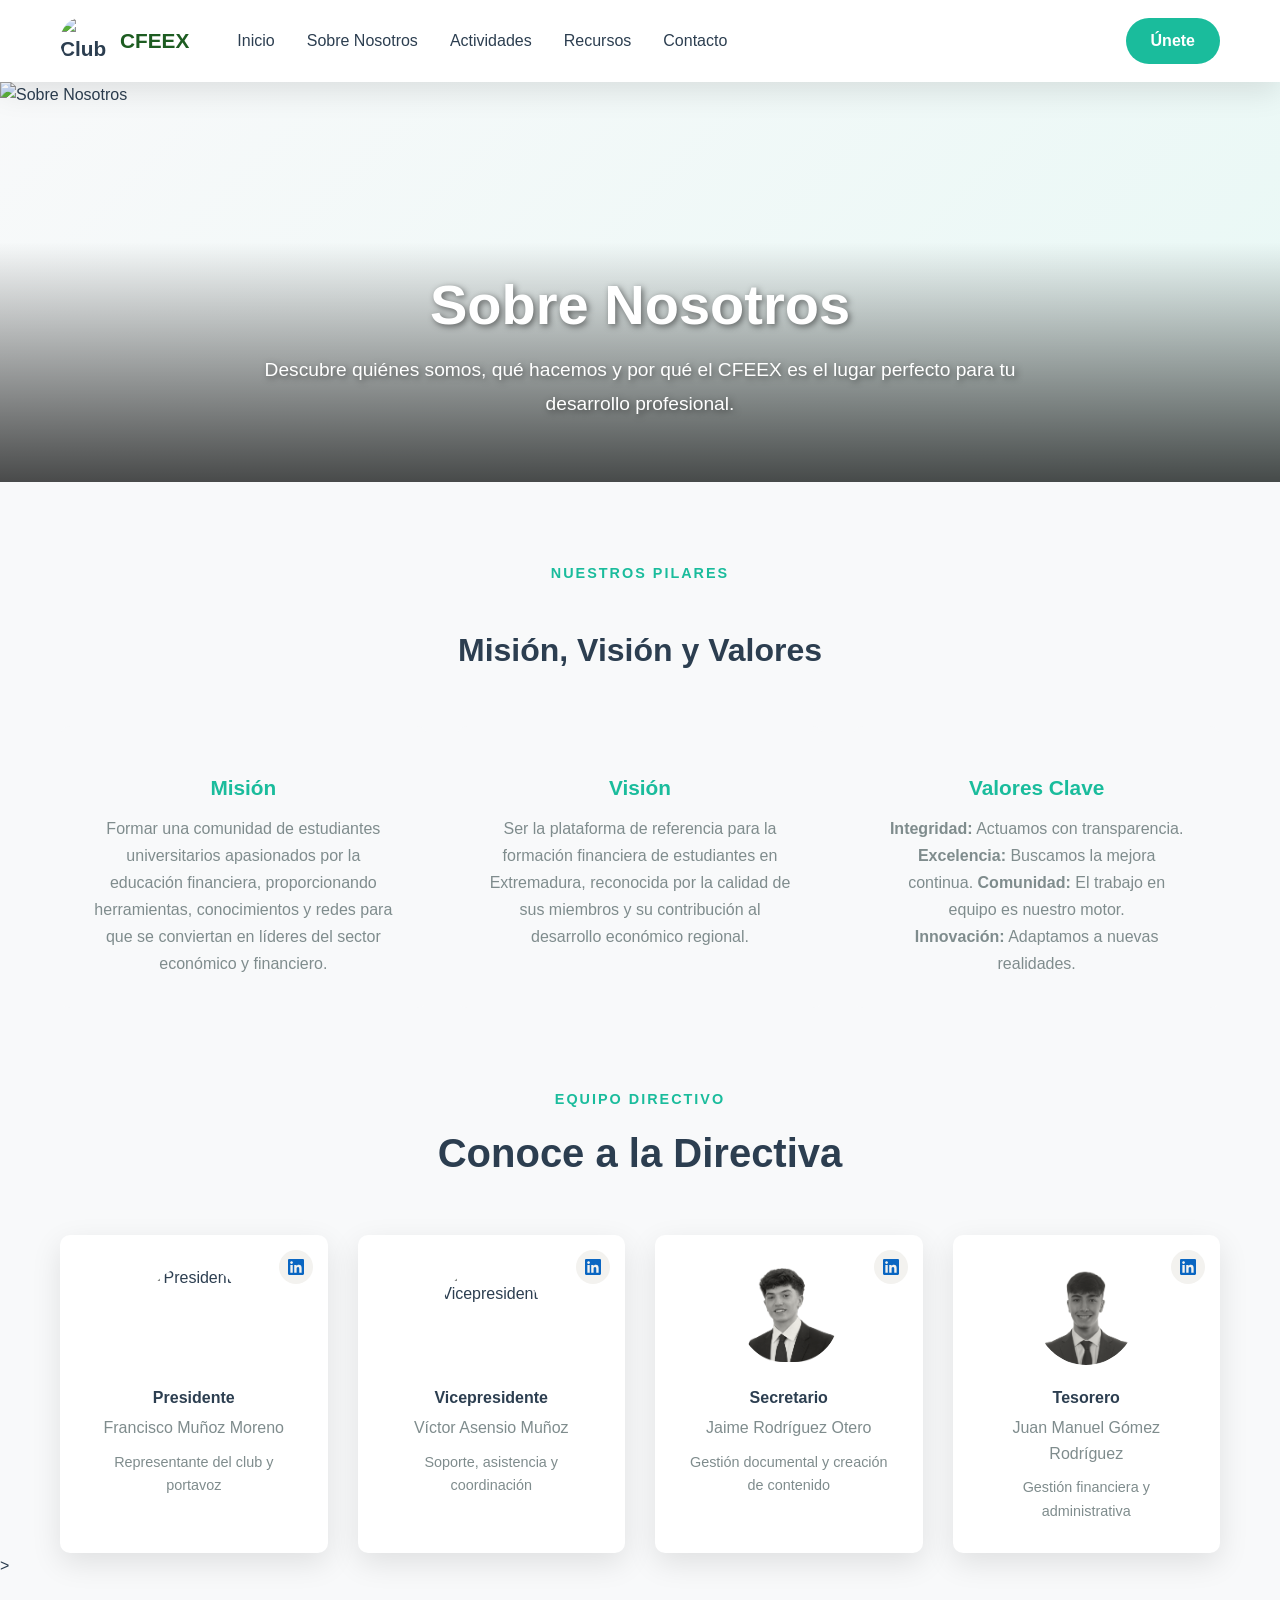
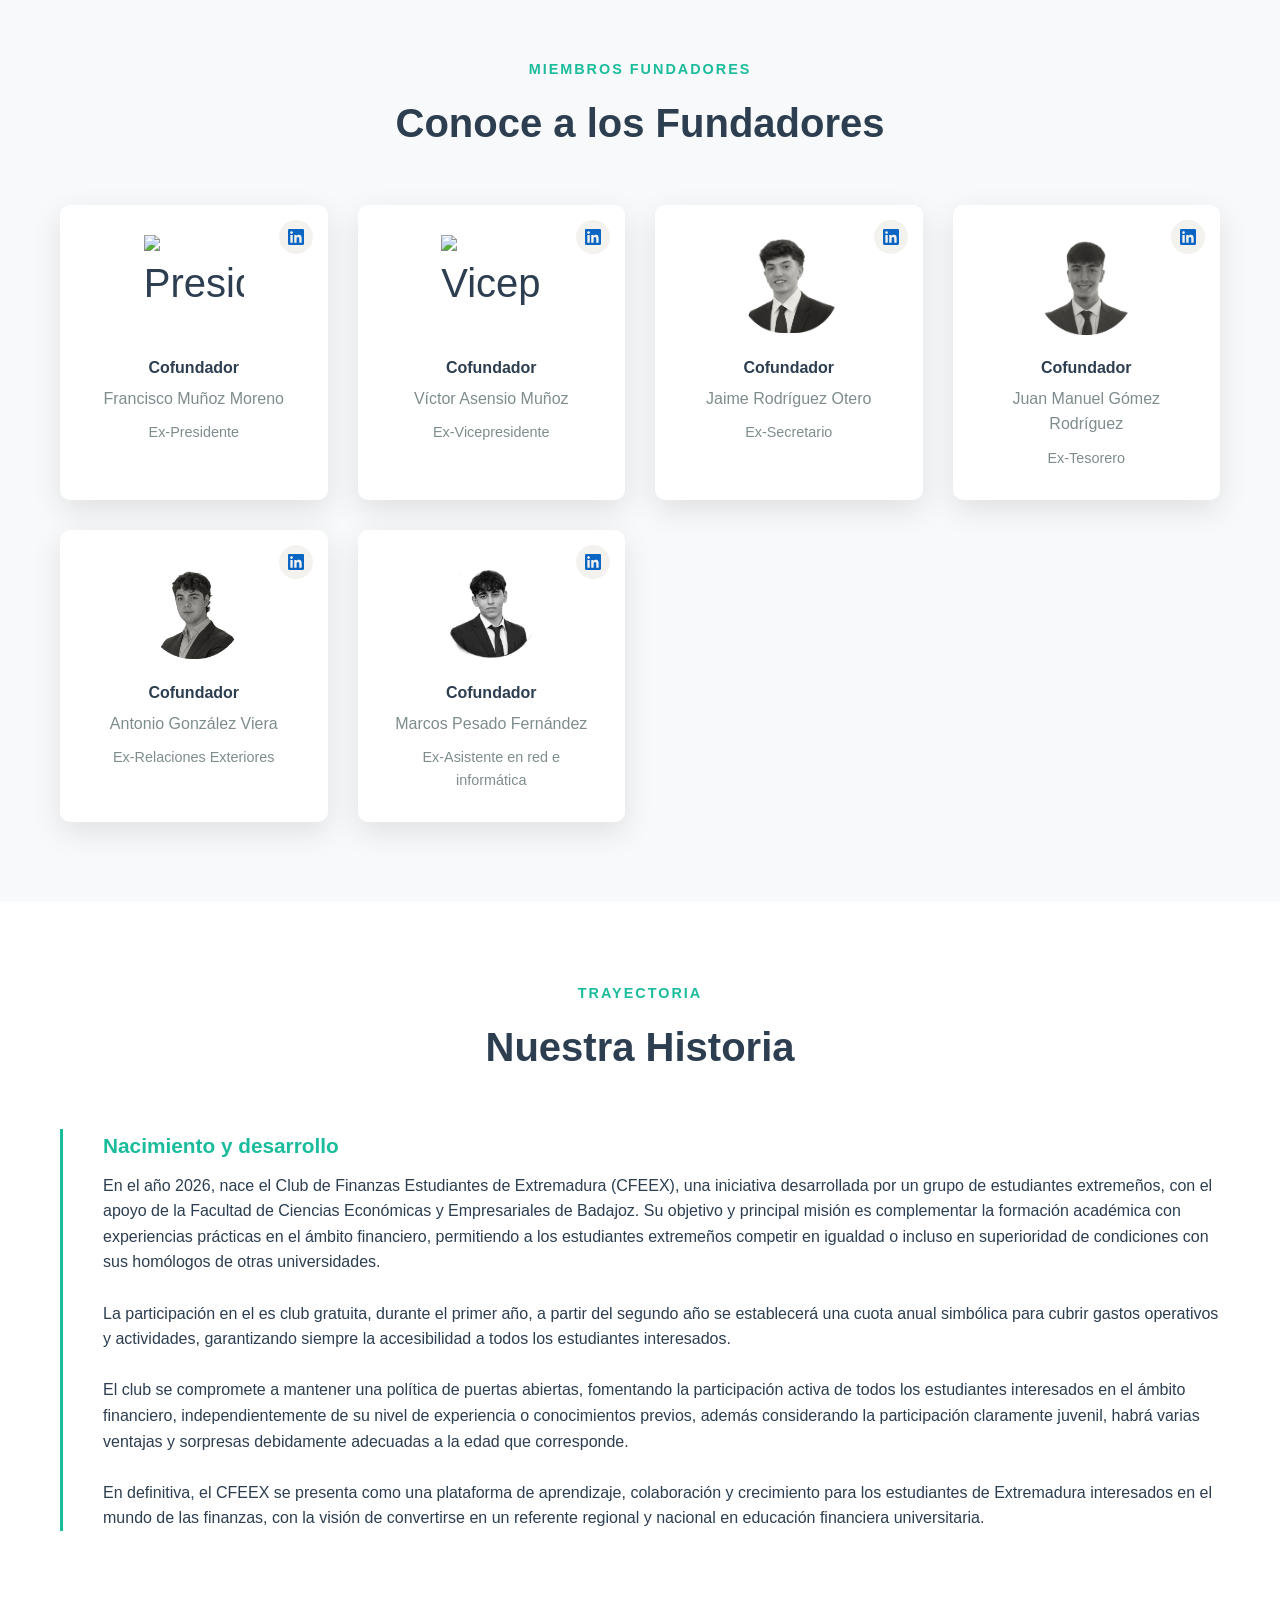
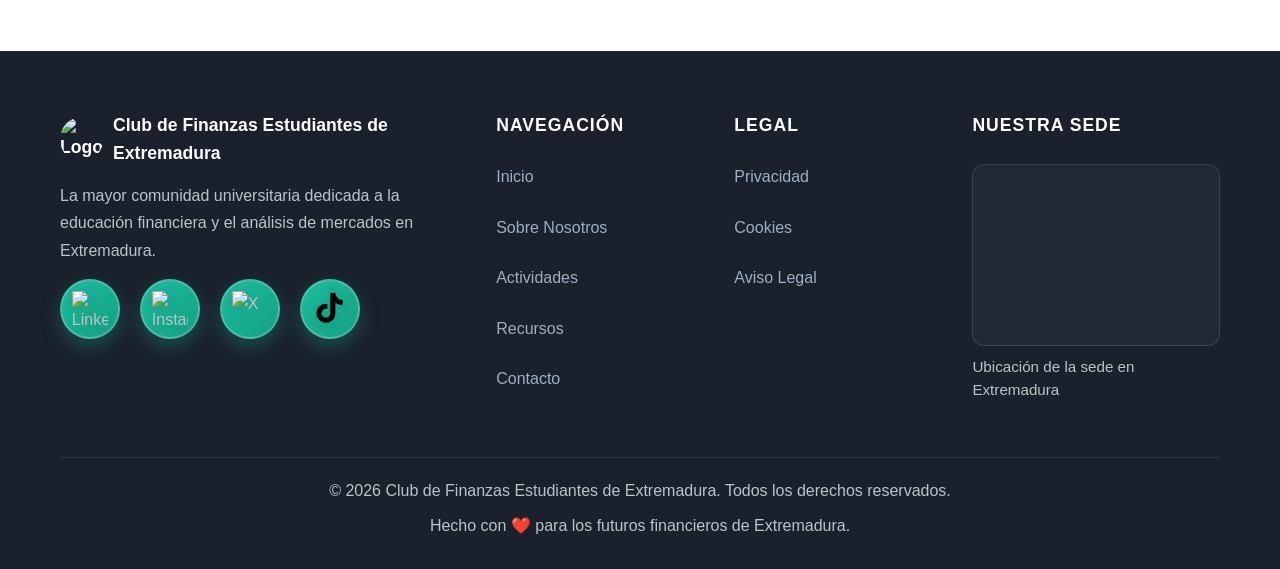
==== commit b72fcc36: "Changes to be committed:" ====
--- a/pages/about.html
+++ b/pages/about.html
@@ -14,12 +14,12 @@
     <!-- Navbar -->
     <nav class="navbar">
         <div class="container">
-            <div class="navbar-brand">
+            <a href="../index.html#inicio" class="navbar-brand" style="display:flex; align-items:center; text-decoration:none; color:inherit;">
                 <div class="logo">
                     <img src="../assets/favicon.png" alt="Club Finanzas EEX Logo" class="logo-icon">
                     <span class="logo-text" style="font-weight: arial; color: #1d5c21;">CFEEX</span>
                 </div>
-            </div>
+            </a>
             <button class="mobile-menu-btn" aria-label="Abrir menú" aria-expanded="false">☰</button>
             <ul id="menu-links" class="nav-links">
                 <li><a href="../index.html">Inicio</a></li>
@@ -263,6 +263,9 @@
                         <a href="https://x.com/Clubfineex" class="social-icon" title="X (Twitter)">
                             <img src="../assets/x.png" alt="X">
                         </a>
+                        <a href="https://www.tiktok.com/@cfeex_" class="social-icon" title="TikTok" target="_blank" rel="noopener noreferrer">
+                            <img src="../assets/tiktok.png" alt="TikTok">
+                        </a>
                     </div>
                 </div>
 
--- a/css/styles.css
+++ b/css/styles.css
@@ -552,14 +552,36 @@
 }
 
 .view-all {
+    display: inline-flex;
+    align-items: center;
+    justify-content: center;
+    gap: 8px;
+    padding: 10px 16px;
+    border: 1px solid var(--primary-color);
+    border-radius: 6px;
+    background: var(--white);
     color: var(--primary-color);
     text-decoration: none;
     font-weight: 600;
     transition: var(--transition);
 }
 
+.resources-action {
+    display: flex;
+    justify-content: center;
+    margin-top: 30px;
+}
+
 .view-all:hover {
-    color: var(--secondary-color);
+    background: var(--primary-color);
+    color: var(--white);
+    box-shadow: 0 4px 12px rgba(24, 73, 60, 0.16);
+    transform: translateY(-1px);
+}
+
+.view-all:focus-visible {
+    outline: 3px solid var(--primary-color);
+    outline-offset: 3px;
 }
 
 .events-grid {
@@ -722,10 +744,21 @@
 .resource-icon { font-size: 2.5rem; display: block; margin-bottom: 10px; } 
 
 .resources .section-header { margin-bottom: 60px; } 
-.resources-grid { display: grid; grid-template-columns: repeat(auto-fit, minmax(300px, 1fr)); gap: 30px; } 
-
-.resource-card { background: #f8f9fa; padding: 25px; border-radius: 10px; transition: var(--transition); display: flex; flex-direction: column; } 
-.resource-card:hover { transform: translateY(-5px); box-shadow: var(--shadow); } 
+.resources-carousel { display: grid; grid-template-columns: auto minmax(0, 1fr) auto; align-items: center; gap: 16px; }
+.resources-viewport { min-width: 0; margin: -30px 0; padding: 30px 0; overflow-x: auto; scroll-behavior: smooth; scroll-snap-type: x mandatory; scrollbar-width: none; }
+.resources-viewport::-webkit-scrollbar { display: none; }
+.resources-grid { display: grid; grid-template-columns: repeat(auto-fit, minmax(300px, 1fr)); gap: 30px; }
+.resources-carousel .resources-grid { display: flex; gap: 30px; }
+.resources-arrow { display: grid; place-items: center; width: 46px; height: 46px; padding: 0; border: 0; border-radius: 50%; background: var(--primary-color); color: var(--white); box-shadow: 0 4px 12px rgba(24, 73, 60, 0.2); cursor: pointer; transition: var(--transition); }
+.resources-arrow-icon { display: block; width: 19px; height: 16px; background: currentColor; clip-path: polygon(0 37%, 63% 37%, 63% 0, 100% 50%, 63% 100%, 63% 63%, 0 63%); }
+.resources-arrow-prev .resources-arrow-icon { transform: scaleX(-1); }
+.resources-arrow:hover:not(:disabled) { filter: brightness(0.9); transform: translateY(-2px); box-shadow: 0 7px 16px rgba(24, 73, 60, 0.25); }
+.resources-arrow:focus-visible { outline: 3px solid var(--primary-color); outline-offset: 3px; }
+.resources-arrow:disabled { border: 1px solid #d7e3df; background: #edf3f1; color: #71877f; box-shadow: none; cursor: default; }
+
+.resource-card { background: #f8f9fa; padding: 25px; border-radius: 10px; box-shadow: 0 1px 2px rgba(35, 55, 70, 0.04); transition: var(--transition); display: flex; flex-direction: column; }
+.resources-carousel .resource-card { flex: 0 0 calc((100% - 30px) / 2); scroll-snap-align: start; }
+.resource-card:hover { box-shadow: 0 8px 20px rgba(35, 55, 70, 0.08), 0 2px 5px rgba(35, 55, 70, 0.04); }
 
 .resource-category { display: inline-block; background: var(--primary-color); color: var(--white); padding: 5px 12px; border-radius: 20px; font-size: 0.75rem; font-weight: 700; margin-bottom: 10px; letter-spacing: 1px; width: fit-content; } 
 .resource-date { font-size: 0.9rem; color: var(--text-light); margin-bottom: 15px; } 
--- a/css/responsive.css
+++ b/css/responsive.css
@@ -129,7 +129,25 @@
     }
 
     .resources-grid {
-        grid-template-columns: 1fr;
+        gap: 20px;
+    }
+
+    .resources-carousel .resource-card {
+        flex-basis: 100%;
+    }
+
+    .resources-arrow {
+        width: 30px;
+        height: 30px;
+    }
+
+    .resources-arrow-icon {
+        width: 15px;
+        height: 13px;
+    }
+
+    .resources-carousel {
+        gap: 8px;
     }
 
     .resource-icon {
@@ -187,6 +205,21 @@
     /* Hero */
     .hero {
         padding: 40px 0;
+    }
+
+    /* Contact: stack columns and adjust spacing on small screens */
+    .contact-grid {
+        grid-template-columns: 1fr !important;
+        gap: 24px !important;
+    }
+
+    .contact-grid .form-box {
+        padding: 20px !important;
+    }
+
+    .contact-grid .social-links {
+        gap: 12px !important;
+        flex-wrap: wrap;
     }
 
     .hero-content h1 {
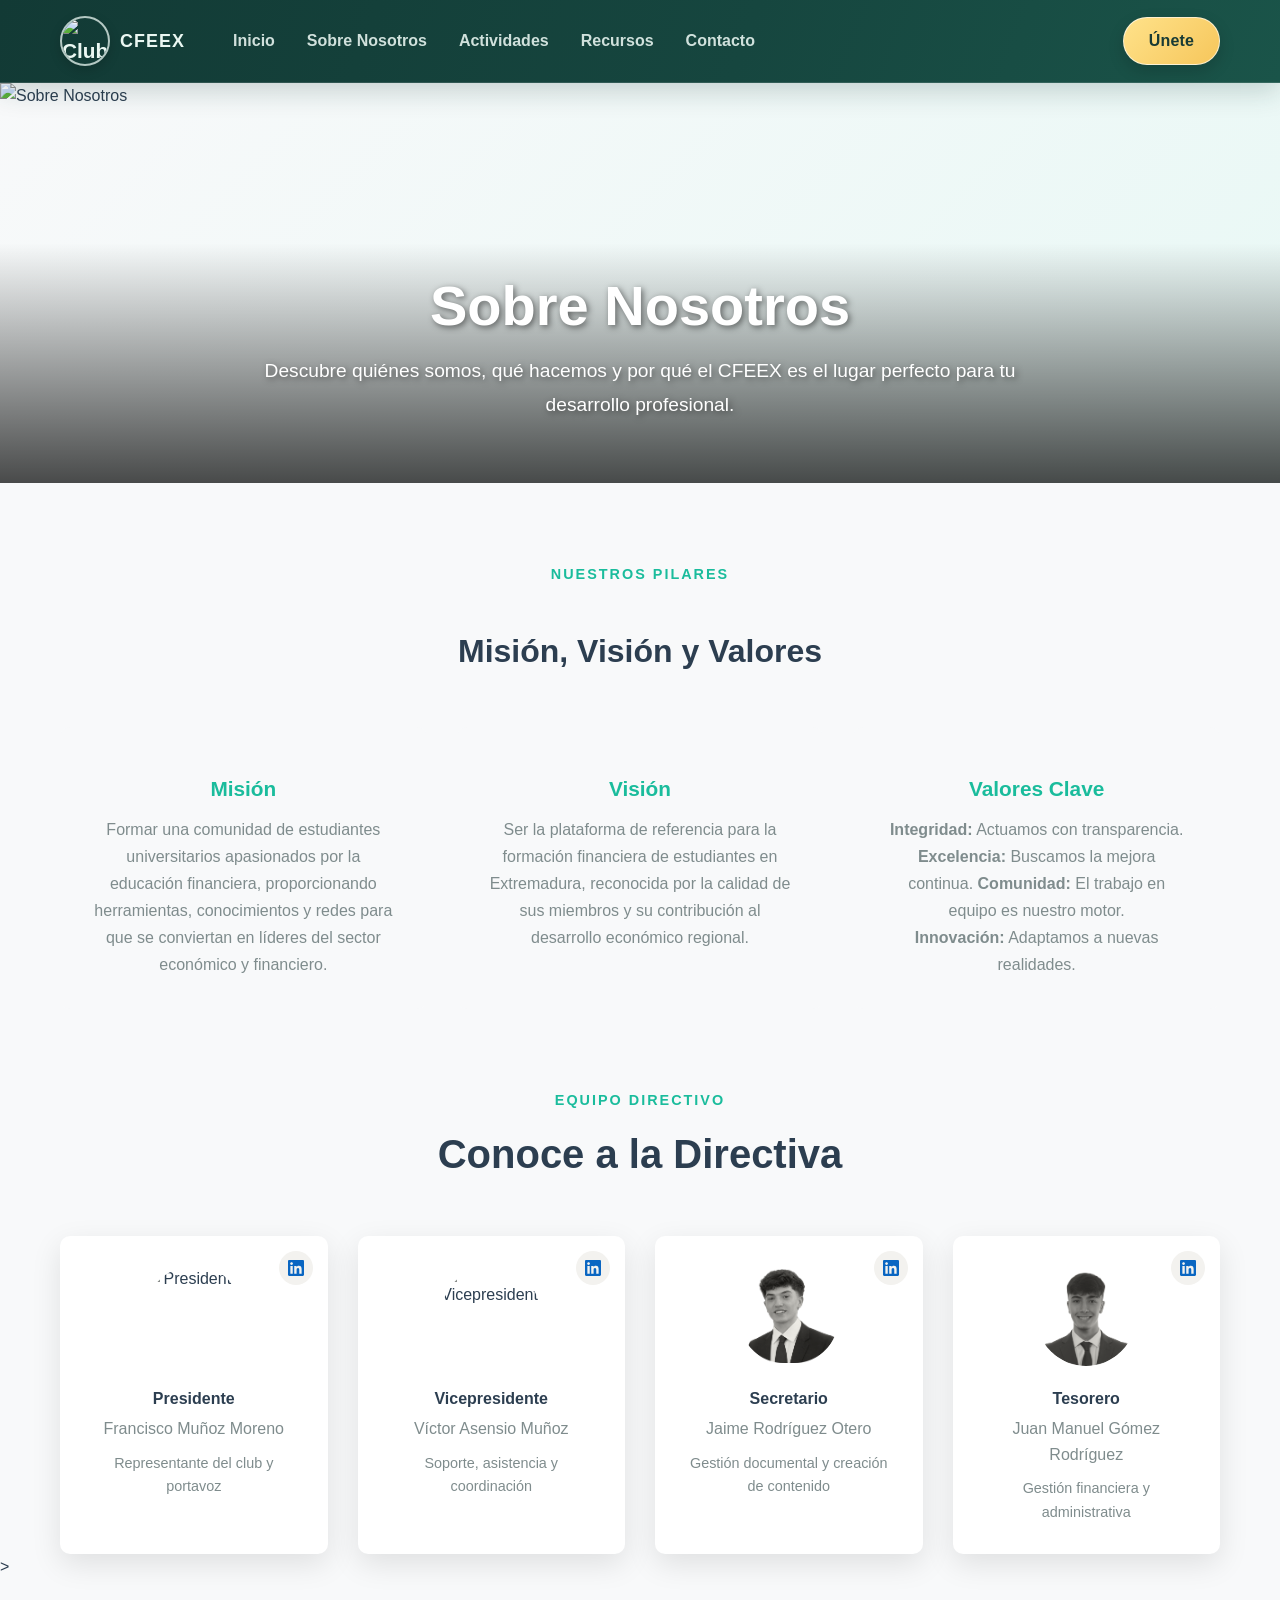
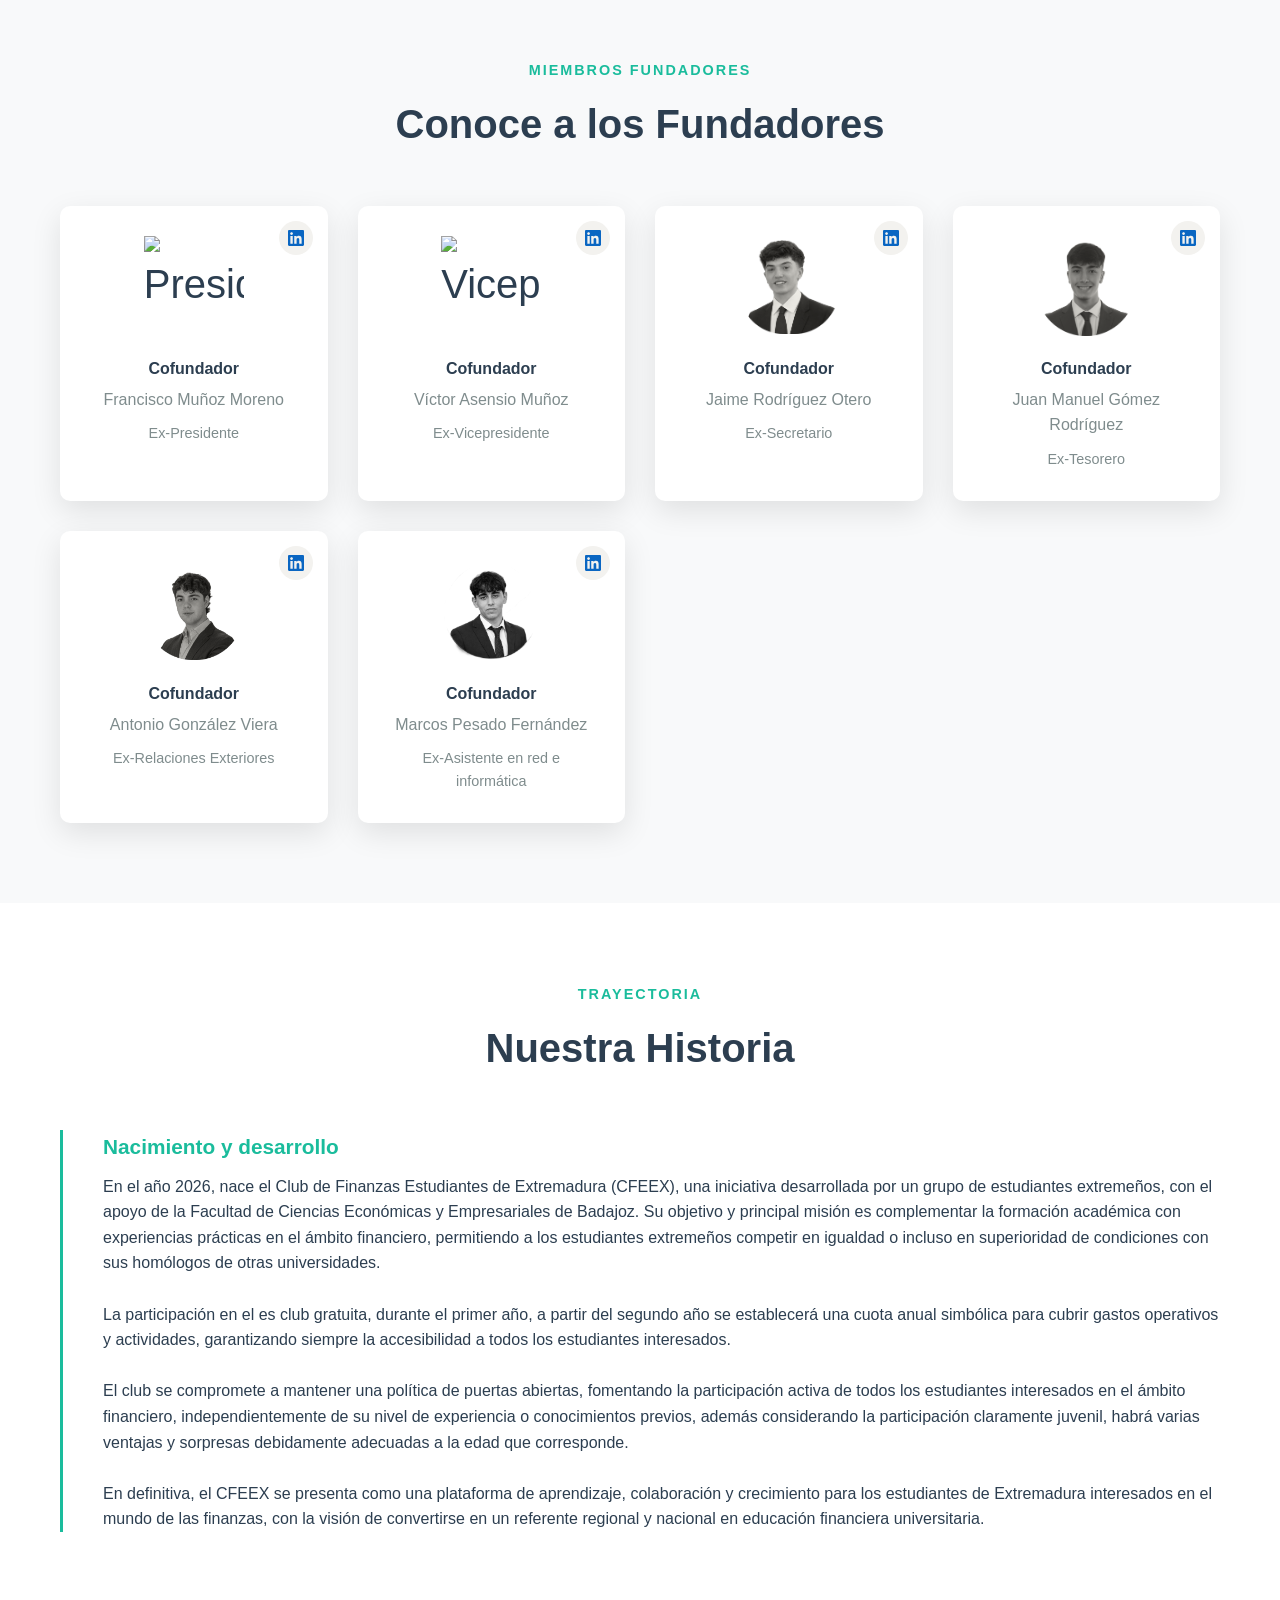
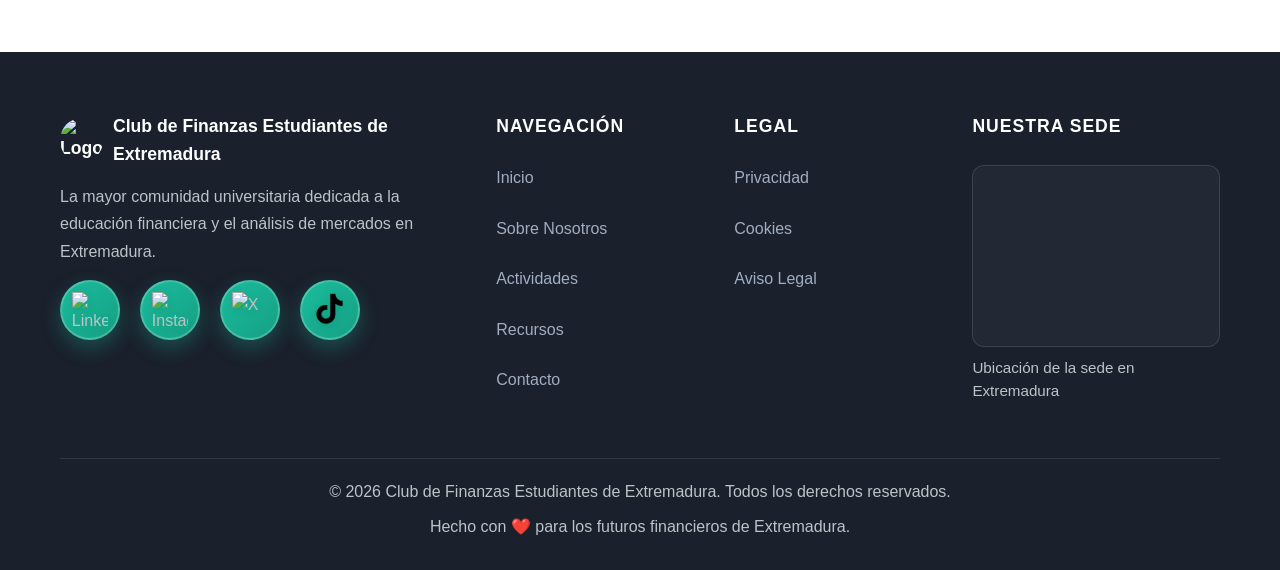
==== commit 8e7f048f: "Changes to be committed:" ====
--- a/pages/about.html
+++ b/pages/about.html
@@ -17,7 +17,7 @@
             <a href="../index.html#inicio" class="navbar-brand" style="display:flex; align-items:center; text-decoration:none; color:inherit;">
                 <div class="logo">
                     <img src="../assets/favicon.png" alt="Club Finanzas EEX Logo" class="logo-icon">
-                    <span class="logo-text" style="font-weight: arial; color: #1d5c21;">CFEEX</span>
+                    <span class="logo-text">CFEEX</span>
                 </div>
             </a>
             <button class="mobile-menu-btn" aria-label="Abrir menú" aria-expanded="false">☰</button>
--- a/css/styles.css
+++ b/css/styles.css
@@ -17,6 +17,12 @@
 :root {
     --primary-color: #1abc9c;
     --secondary-color: #16a085;
+    --nav-deep: #123a35;
+    --nav-mid: #1a5449;
+    --nav-text: #eaf7f2;
+    --nav-highlight: #8ce4c5;
+    --nav-cta: #f6c65b;
+    --nav-ink: #193b35;
     --dark-bg: #1a2332;
     --light-bg: #f8f9fa;
     --text-dark: #2c3e50;
@@ -98,8 +104,10 @@
 
 
 .navbar {
-    background: var(--white);
-    box-shadow: var(--shadow);
+    color: var(--nav-text);
+    background: linear-gradient(110deg, var(--nav-deep) 0%, #16463f 58%, var(--nav-mid) 100%);
+    border-bottom: 1px solid rgba(255, 255, 255, 0.12);
+    box-shadow: 0 8px 26px rgba(18, 58, 53, 0.2);
     position: sticky;
     top: 0;
     z-index: 1000;
@@ -115,6 +123,8 @@
 .navbar-brand {
     display: flex;
     align-items: center;
+    color: inherit;
+    text-decoration: none;
 }
 
 .logo {
@@ -123,7 +133,7 @@
     gap: 10px;
     font-size: 1.3rem;
     font-weight: bold;
-    color: var(--text-dark);
+    color: var(--nav-text);
 }
 
 .logo-icon {
@@ -132,10 +142,15 @@
     object-fit: contain;
     object-position: center;
     border-radius: 50%;
-}
-
-.logo-text strong {
-    color: var(--primary-color);
+    border: 2px solid rgba(234, 247, 242, 0.75);
+    box-shadow: 0 4px 12px rgba(0, 0, 0, 0.16);
+}
+
+.navbar .logo-text {
+    color: var(--nav-text);
+    font-size: 1.12rem;
+    font-weight: 800;
+    letter-spacing: 0.06em;
 }
 
 .nav-links {
@@ -148,15 +163,15 @@
 
 .nav-links a {
     text-decoration: none;
-    color: var(--text-dark);
-    font-weight: 500;
+    color: rgba(234, 247, 242, 0.88);
+    font-weight: 600;
     transition: var(--transition);
     position: relative;
 }
 
 .nav-links a:hover,
 .nav-links a.active {
-    color: var(--primary-color);
+    color: var(--nav-highlight);
 }
 
 .nav-links a::after {
@@ -166,7 +181,7 @@
     left: 0;
     width: 0;
     height: 2px;
-    background: var(--primary-color);
+    background: linear-gradient(90deg, var(--nav-cta), var(--nav-highlight));
     transition: var(--transition);
 }
 
@@ -176,20 +191,28 @@
 }
 
 .cta-button {
-    background: var(--primary-color);
-    color: var(--white);
-    border: none;
+    background: linear-gradient(135deg, #ffe28a, var(--nav-cta));
+    color: var(--nav-ink);
+    border: 1px solid rgba(255, 255, 255, 0.65);
     padding: 10px 25px;
-    border-radius: 25px;
-    font-weight: 600;
+    border-radius: 999px;
+    font-weight: 700;
+    letter-spacing: 0.01em;
     cursor: pointer;
     transition: var(--transition);
+    box-shadow: 0 6px 16px rgba(0, 0, 0, 0.16);
 }
 
 .cta-button:hover {
-    background: var(--secondary-color);
+    background: linear-gradient(135deg, #ffedb2, #ffd36d);
     transform: translateY(-2px);
-    box-shadow: 0 5px 15px rgba(26, 188, 156, 0.3);
+    box-shadow: 0 10px 24px rgba(246, 198, 91, 0.32);
+}
+
+.navbar a:focus-visible,
+.navbar button:focus-visible {
+    outline: 3px solid var(--nav-cta);
+    outline-offset: 4px;
 }
 
 
--- a/css/responsive.css
+++ b/css/responsive.css
@@ -409,11 +409,65 @@
         width: 44px;
         height: 44px;
         border-radius: 50%;
-        background: var(--primary-color);
-        color: var(--white);
-        border: none;
-        box-shadow: 0 8px 20px rgba(26, 188, 156, 0.25);
+        background: linear-gradient(135deg, #ffe28a, var(--nav-cta));
+        color: var(--nav-ink);
+        border: 1px solid rgba(255, 255, 255, 0.65);
+        box-shadow: 0 8px 20px rgba(246, 198, 91, 0.24);
         margin-left: auto;
+        transition: var(--transition);
+    }
+
+    .mobile-menu-btn:not(.mobile-menu-close) {
+        font-size: 0;
+    }
+
+    .mobile-menu-btn:not(.mobile-menu-close)::before {
+        content: "";
+        width: 20px;
+        height: 14px;
+        background:
+            linear-gradient(var(--nav-ink), var(--nav-ink)) 0 0 / 100% 2px no-repeat,
+            linear-gradient(var(--nav-ink), var(--nav-ink)) 0 6px / 100% 2px no-repeat,
+            linear-gradient(var(--nav-ink), var(--nav-ink)) 0 12px / 100% 2px no-repeat;
+    }
+
+    .mobile-menu-close {
+        position: relative;
+        font-size: 0;
+    }
+
+    .mobile-menu-close::before,
+    .mobile-menu-close::after {
+        content: "";
+        position: absolute;
+        top: 50%;
+        left: 50%;
+        width: 18px;
+        height: 2px;
+        border-radius: 2px;
+        background: var(--nav-ink);
+        transition: transform 0.25s ease, background-color 0.25s ease;
+    }
+
+    .mobile-menu-close::before {
+        transform: translate(-50%, -50%) rotate(45deg);
+    }
+
+    .mobile-menu-close::after {
+        transform: translate(-50%, -50%) rotate(-45deg);
+    }
+
+    .mobile-menu-close:hover::before {
+        transform: translate(-50%, -50%) rotate(135deg);
+    }
+
+    .mobile-menu-close:hover::after {
+        transform: translate(-50%, -50%) rotate(-135deg);
+    }
+
+    .mobile-menu-btn:hover {
+        transform: translateY(-1px);
+        box-shadow: 0 10px 24px rgba(246, 198, 91, 0.34);
     }
 
     .nav-links {
@@ -421,20 +475,33 @@
         width: min(86vw, 320px);
         flex-direction: column;
         align-items: flex-start;
-        background: rgba(255, 255, 255, 0.98);
+        background:
+            radial-gradient(circle at 100% 0%, rgba(140, 228, 197, 0.28), transparent 38%),
+            linear-gradient(160deg, #ffffff 0%, #f0faf6 100%);
         position: fixed;
         top: 0;
         right: 0;
         bottom: 0;
         padding: 1rem 1.1rem 1.5rem;
-        border-radius: 0 0 0 20px;
-        box-shadow: -12px 0 30px rgba(0, 0, 0, 0.18);
+        border-radius: 24px 0 0 24px;
+        border-left: 1px solid rgba(22, 160, 133, 0.16);
+        box-shadow: -12px 0 30px rgba(18, 58, 53, 0.2);
         z-index: 1400;
         transform: translateX(110%);
         transition: transform 0.25s ease;
         backdrop-filter: blur(10px);
     }
 
+    .nav-links::before {
+        content: "";
+        position: absolute;
+        top: 0;
+        left: 0;
+        width: 100%;
+        height: 6px;
+        background: linear-gradient(90deg, var(--nav-cta), var(--primary-color), var(--nav-highlight));
+    }
+
     .nav-links.active {
         display: flex;
         transform: translateX(0);
@@ -447,11 +514,52 @@
     .nav-links a {
         display: block;
         width: 100%;
-        padding: 0.9rem 0;
-        border-bottom: 1px solid #edf2f7;
+        padding: 0.85rem 0.9rem;
+        border-bottom: 0;
+        border-radius: 12px;
+        color: var(--text-dark);
         font-size: 1rem;
+        font-weight: 600;
         position: relative;
         z-index: 2;
+        transition: var(--transition);
+    }
+
+    .nav-links a::after {
+        display: block;
+        left: 0.9rem;
+        bottom: 0.35rem;
+        width: 0;
+        height: 2px;
+    }
+
+    .nav-links a:hover,
+    .nav-links a.active {
+        color: var(--nav-mid);
+        background: linear-gradient(90deg, rgba(26, 84, 73, 0.1), rgba(140, 228, 197, 0.18));
+        transform: translateX(3px);
+    }
+
+    .nav-links a:hover::after,
+    .nav-links a.active::after {
+        width: calc(100% - 1.8rem);
+    }
+
+    .nav-links a:hover {
+        box-shadow: inset 3px 0 0 var(--nav-cta);
+    }
+
+    .nav-links a.active {
+        box-shadow: inset 3px 0 0 var(--primary-color);
+    }
+
+    .nav-links a.active:hover {
+        box-shadow: inset 3px 0 0 var(--nav-cta);
+    }
+
+    .nav-links a:focus-visible {
+        outline: 2px solid var(--nav-mid);
+        outline-offset: 2px;
     }
 
     body.menu-open {
@@ -567,3 +675,138 @@
         width: 100%;
     }
 }
+
+.tradingview-carousel {
+    min-width: 0;
+}
+
+.chart-carousel-controls {
+    display: none;
+}
+
+@media (max-width: 768px) {
+    .hero-image {
+        min-width: 0 !important;
+        overflow: hidden;
+    }
+
+    .tradingview-carousel {
+        display: flex;
+        flex-wrap: nowrap;
+        width: 100%;
+        gap: 0;
+        transition: transform 420ms cubic-bezier(0.22, 1, 0.36, 1);
+        will-change: transform;
+    }
+
+    .tradingview-carousel .tradingview-widget-wrapper-small {
+        flex: 0 0 100%;
+        width: 100%;
+        min-width: 0;
+        min-height: 200px;
+    }
+
+    .tradingview-carousel .tradingview-widget-wrapper-small > div {
+        height: 200px;
+        min-height: 200px;
+    }
+
+    .tradingview-carousel .tradingview-widget-wrapper-small:hover {
+        transform: none;
+    }
+
+    .chart-carousel-controls {
+        display: flex;
+        align-items: center;
+        justify-content: space-between;
+        gap: 12px;
+        margin: 14px auto 0;
+        max-width: 300px;
+    }
+
+    .chart-carousel-arrow {
+        display: grid;
+        place-items: center;
+        flex: 0 0 42px;
+        width: 42px;
+        height: 42px;
+        padding: 0;
+        border: 1px solid rgba(22, 160, 133, 0.2);
+        border-radius: 50%;
+        background: linear-gradient(135deg, #ffffff, #eaf7f2);
+        color: var(--nav-mid);
+        box-shadow: 0 5px 14px rgba(18, 58, 53, 0.12);
+        cursor: pointer;
+        transition: var(--transition);
+    }
+
+    .chart-carousel-arrow span {
+        font-size: 1.8rem;
+        line-height: 1;
+        transform: translateY(-2px);
+    }
+
+    .chart-carousel-arrow:hover:not(:disabled) {
+        transform: translateY(-2px);
+        background: linear-gradient(135deg, #ffe28a, var(--nav-cta));
+        box-shadow: 0 8px 18px rgba(246, 198, 91, 0.28);
+    }
+
+    .chart-carousel-arrow:focus-visible {
+        outline: 3px solid var(--nav-mid);
+        outline-offset: 3px;
+    }
+
+    .chart-carousel-arrow:disabled {
+        opacity: 0.42;
+        box-shadow: none;
+        cursor: not-allowed;
+    }
+
+    .chart-carousel-status {
+        display: flex;
+        min-width: 0;
+        flex: 1;
+        flex-direction: column;
+        align-items: center;
+        gap: 7px;
+    }
+
+    .chart-carousel-title {
+        padding: 4px 12px;
+        border-radius: 999px;
+        background: linear-gradient(135deg, var(--nav-deep), var(--nav-mid));
+        color: #ffffff;
+        font-size: 0.85rem;
+        font-weight: 700;
+        text-align: center;
+        box-shadow: 0 4px 12px rgba(18, 58, 53, 0.22);
+    }
+
+    .chart-carousel-dots {
+        display: flex;
+        align-items: center;
+        gap: 6px;
+    }
+
+    .chart-carousel-dots span {
+        width: 6px;
+        height: 6px;
+        border-radius: 999px;
+        background: #c5dcd3;
+        transition: all 0.3s ease;
+    }
+
+    .chart-carousel-dots span.is-active {
+        width: 18px;
+        background: linear-gradient(90deg, var(--nav-mid), var(--primary-color));
+    }
+}
+
+@media (prefers-reduced-motion: reduce) {
+    .tradingview-carousel,
+    .chart-carousel-arrow,
+    .chart-carousel-dots span {
+        transition: none;
+    }
+}
